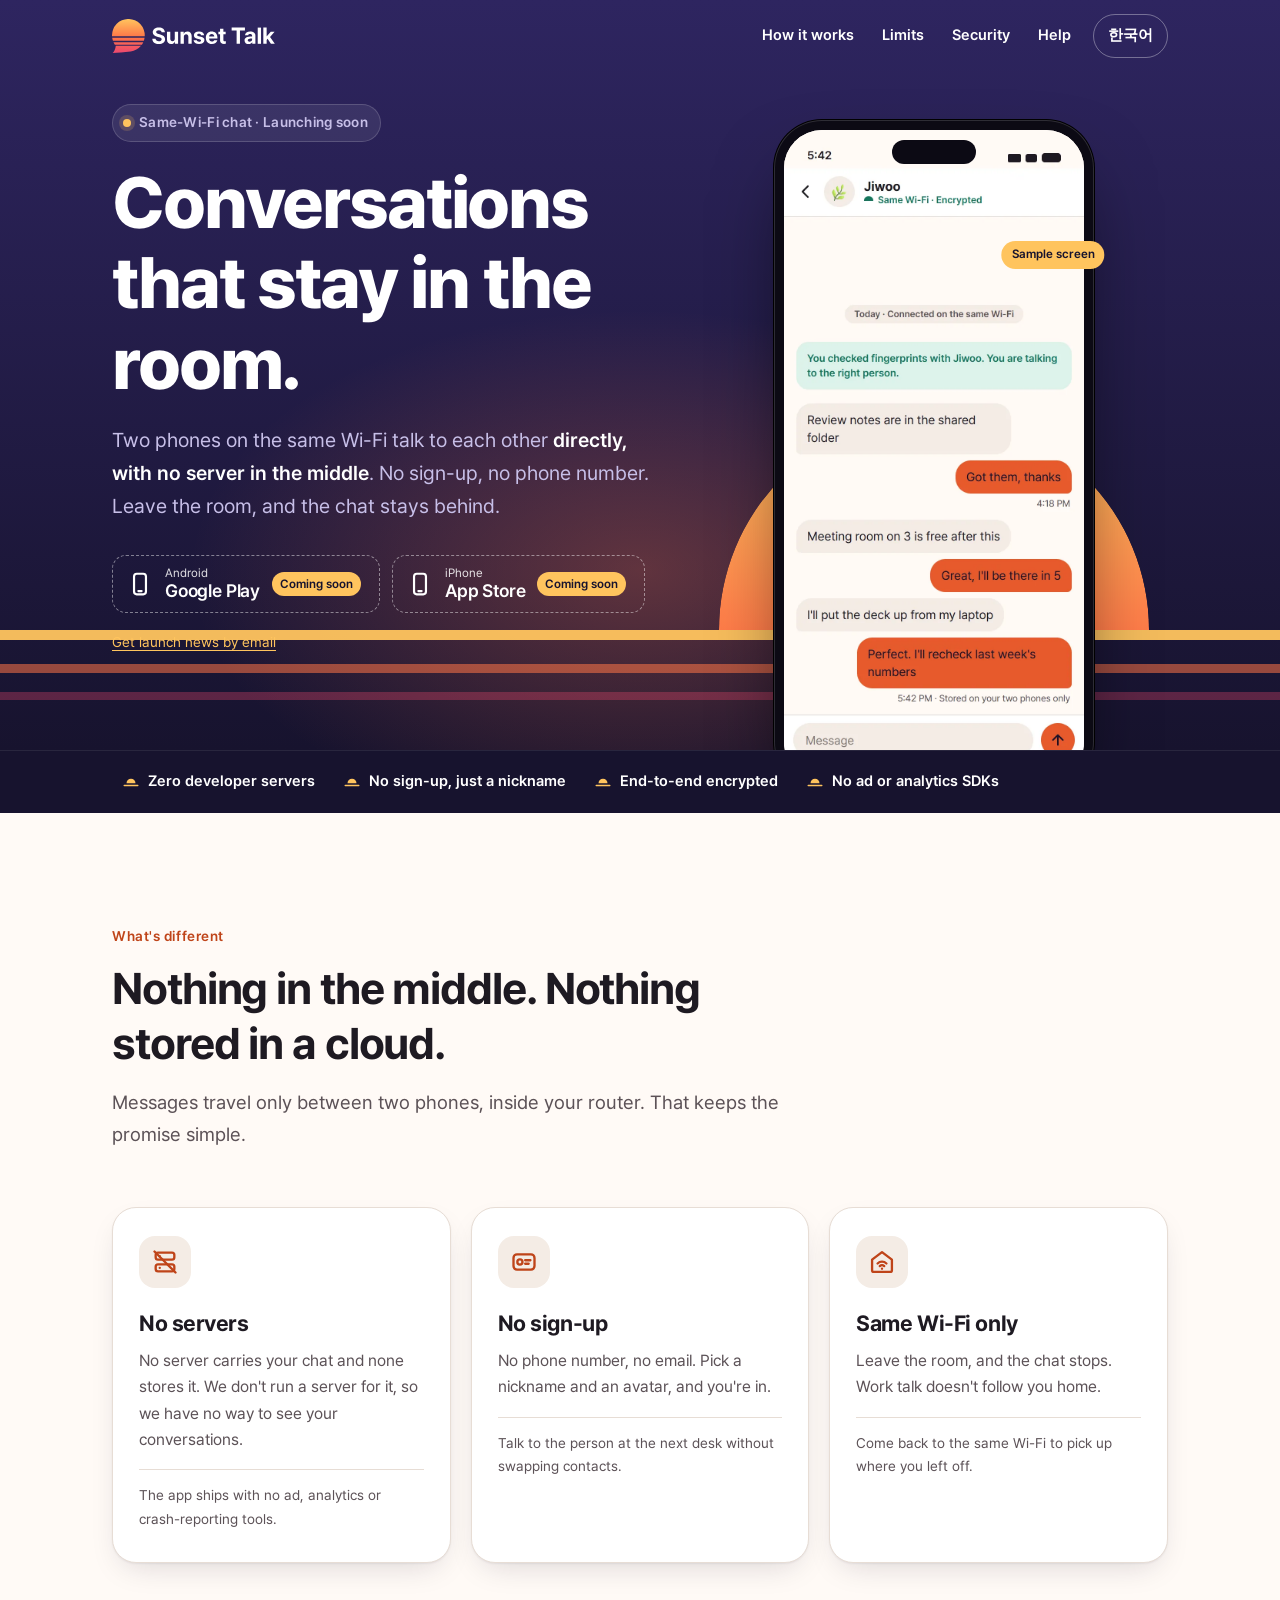
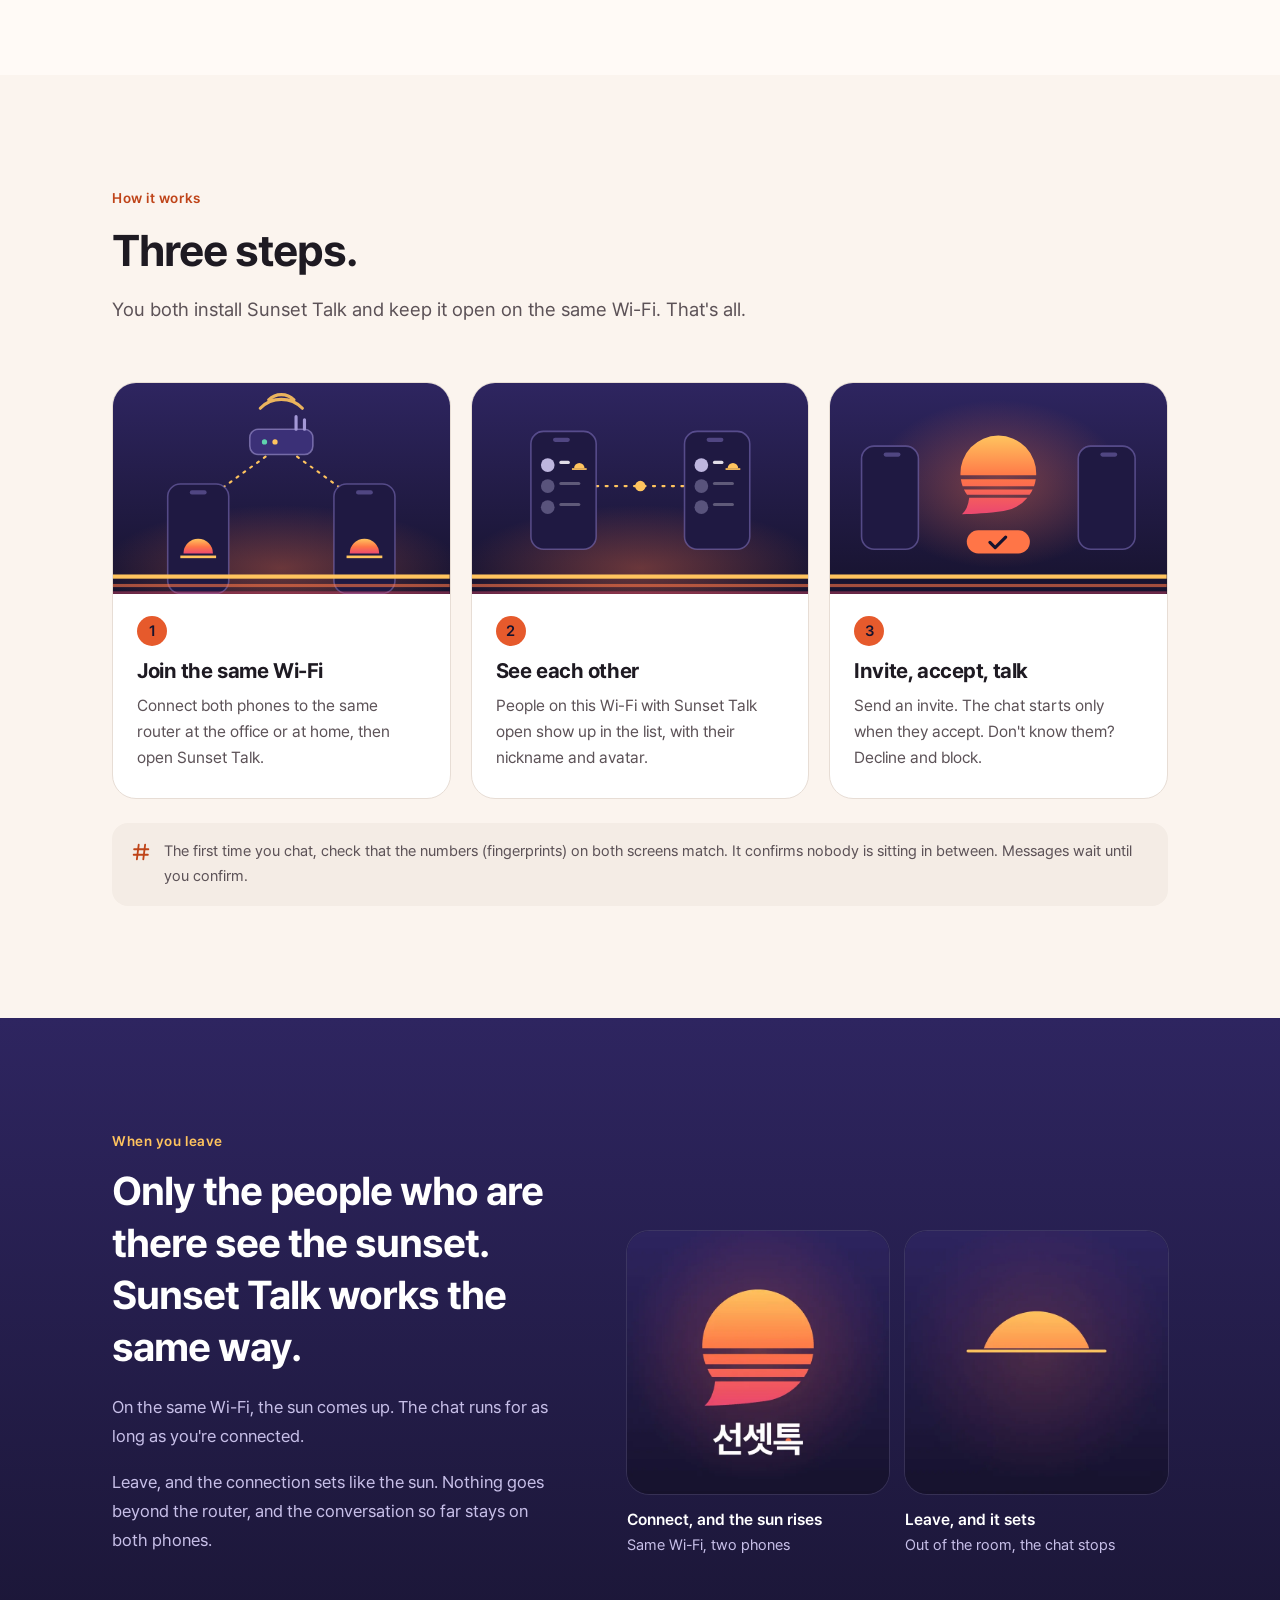
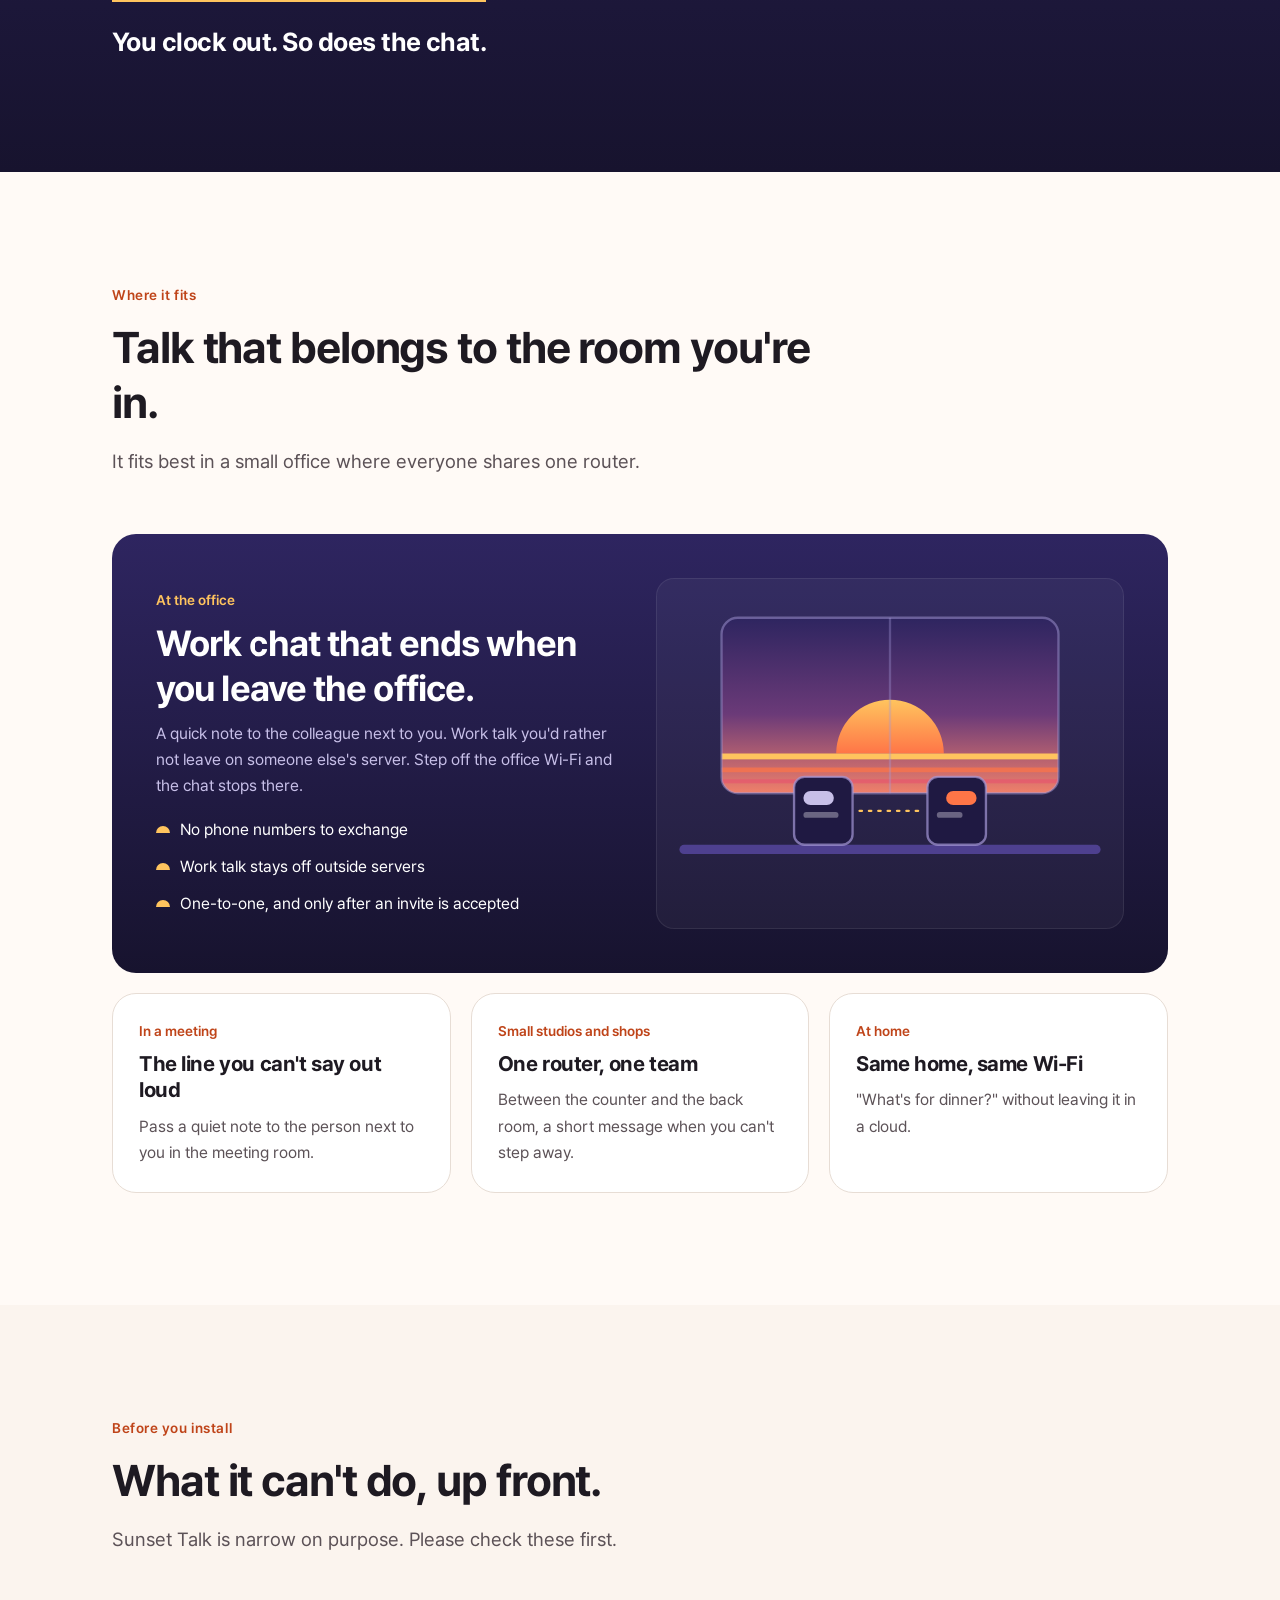
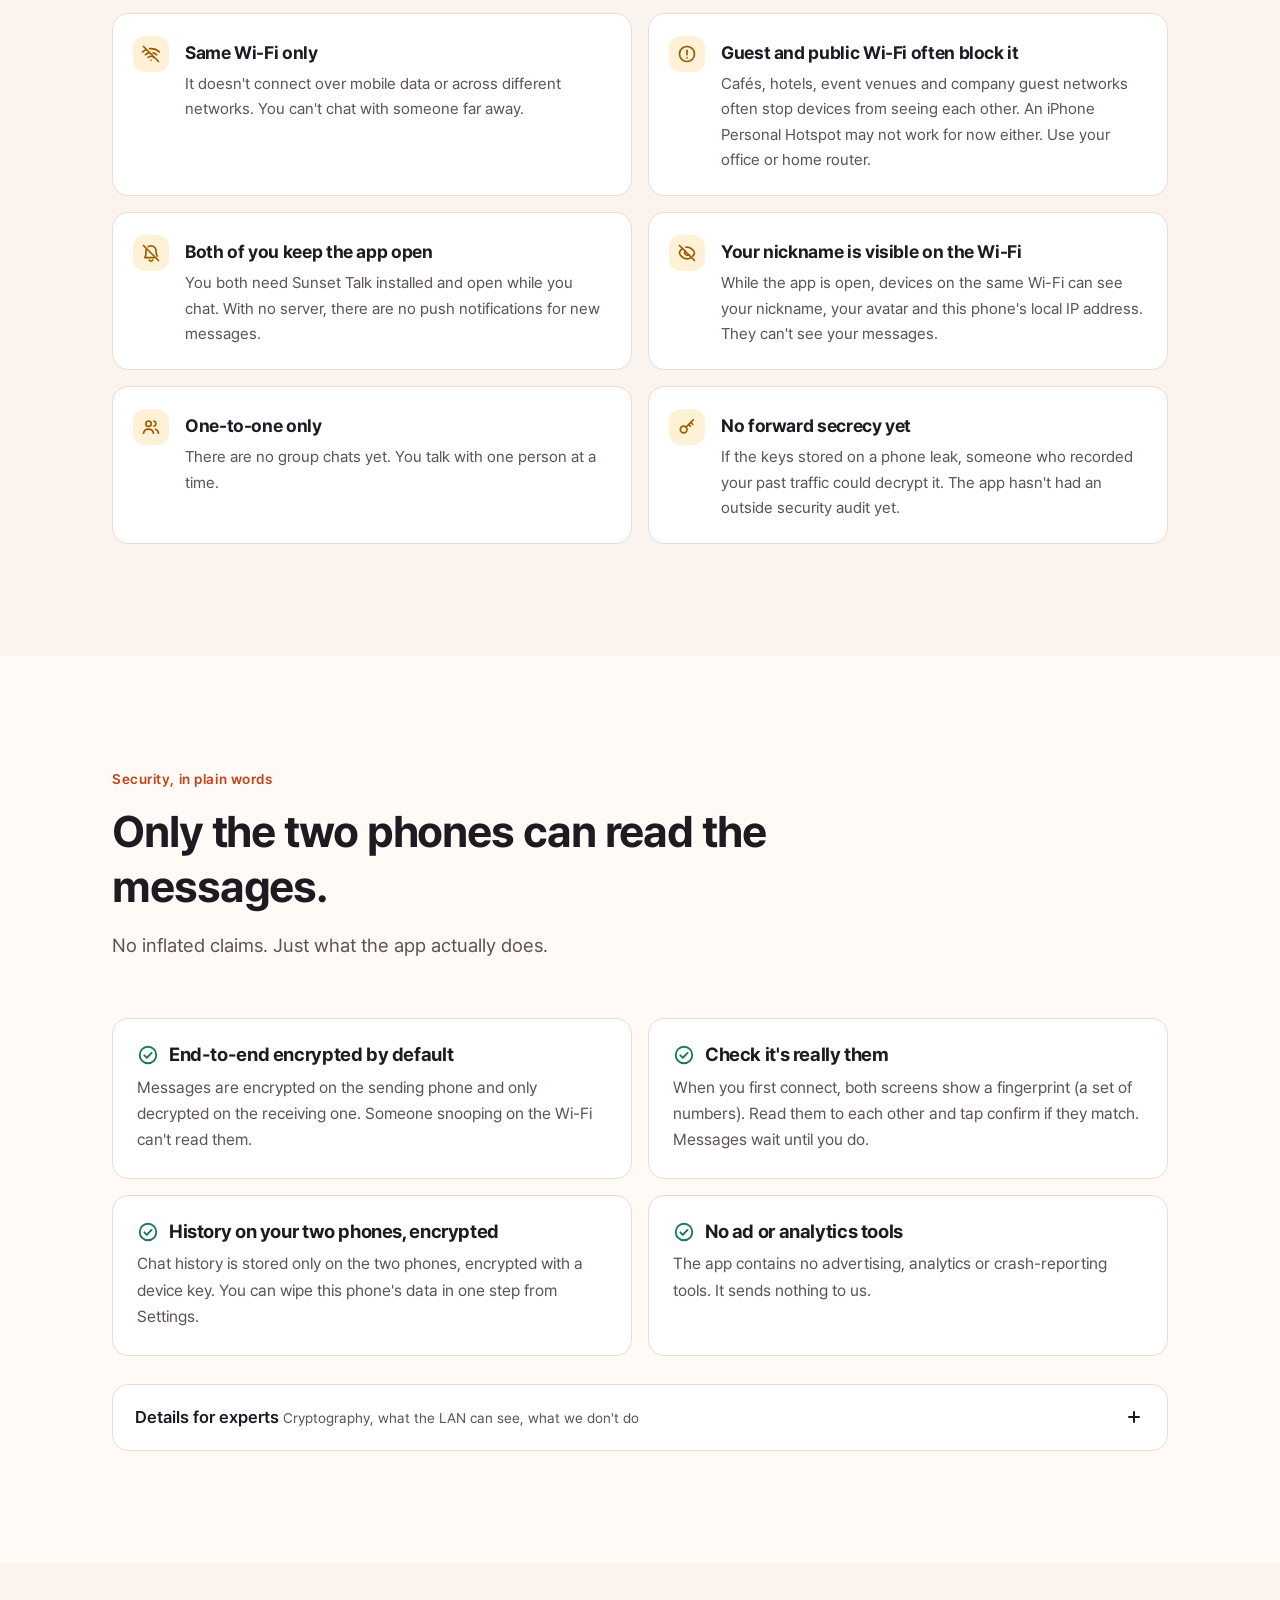
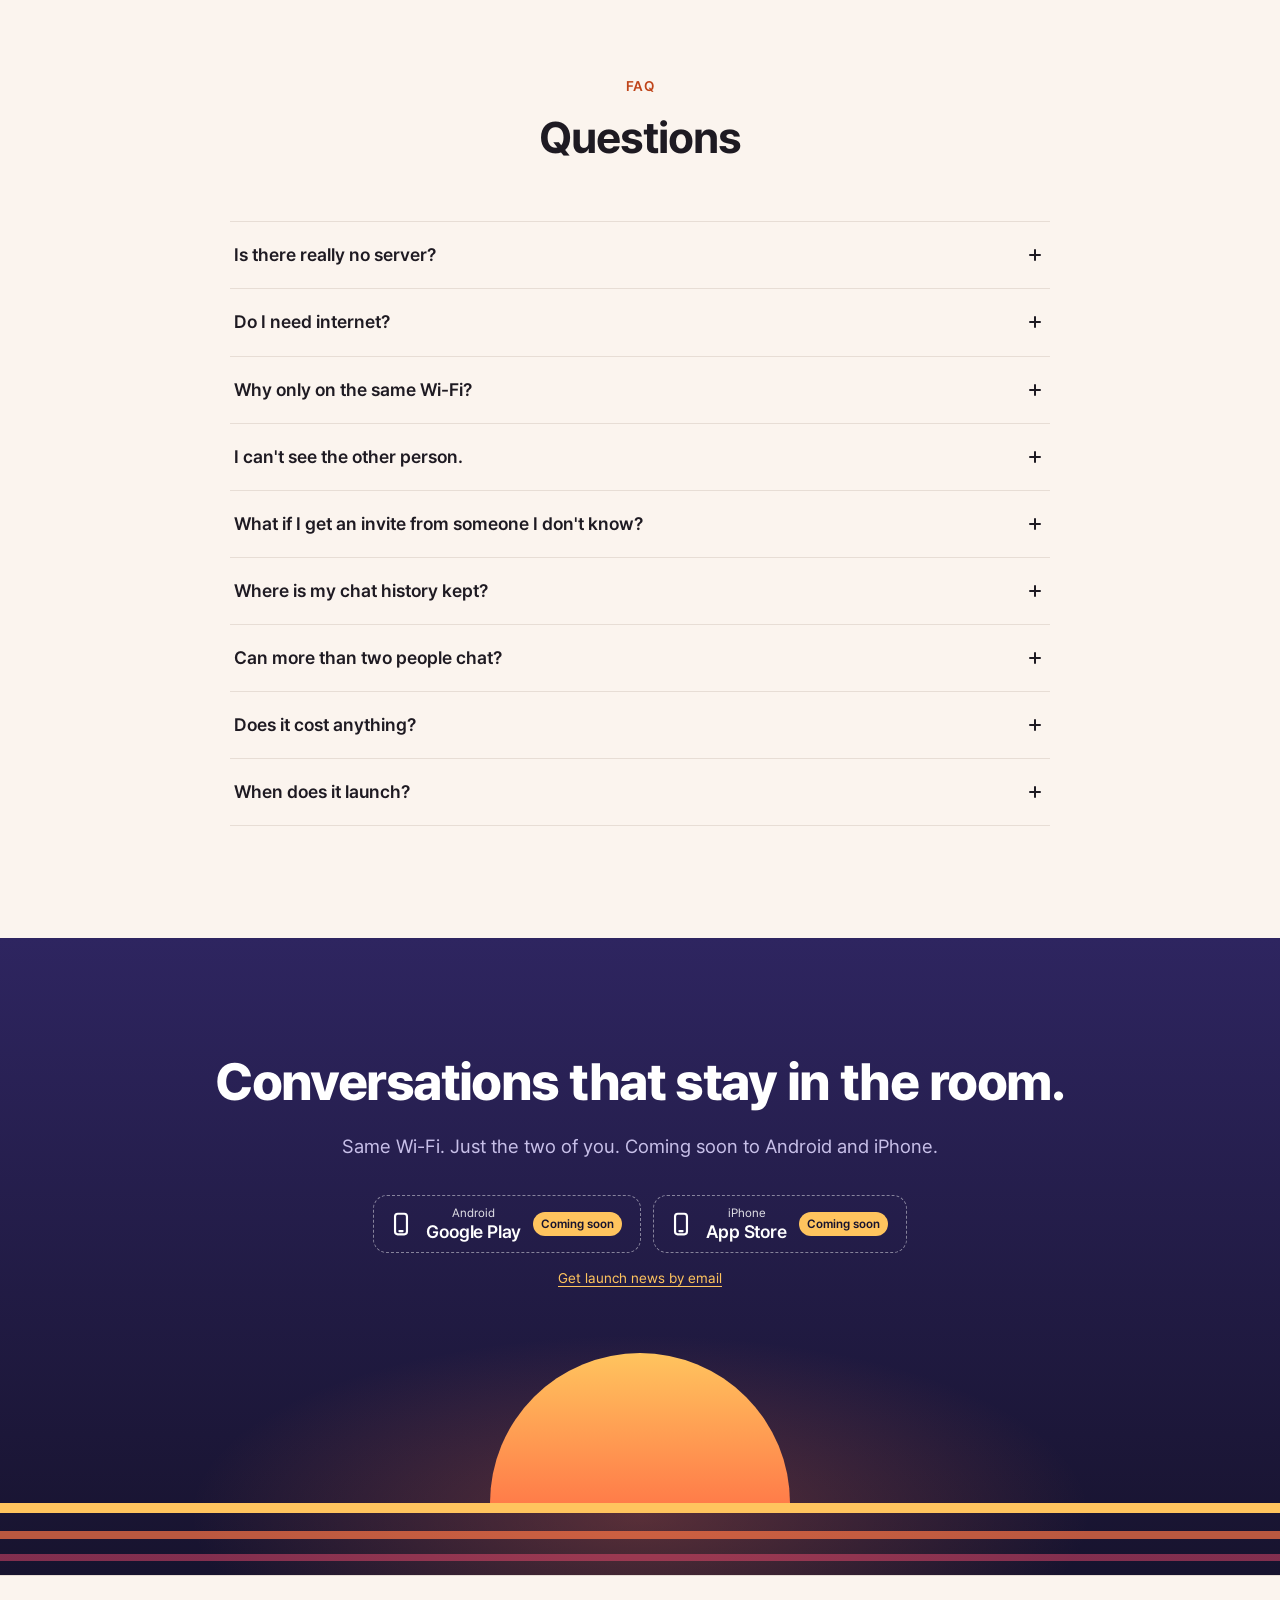
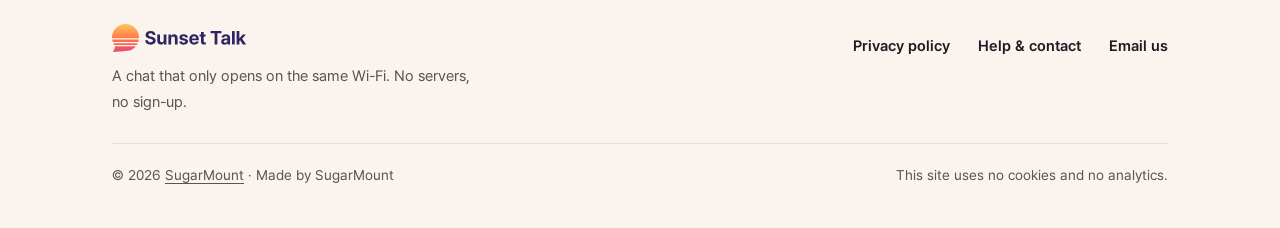
==== en/index.html @ b3f88b03 "feat: 선셋톡 랜딩 — ko/en 랜딩·개인정보처리방침(초안)·도움말, 글꼴 서브셋, OG, UTM 전달, 출시 전 noindex Co-Authored-By: Claude Op" ====
<!doctype html>
<!-- generated by tools/build.py from src/en/index.html and site.json: edit those, not this file -->
<html lang="en">
<head>
<meta charset="utf-8">
<meta name="viewport" content="width=device-width, initial-scale=1, viewport-fit=cover">
<title>Sunset Talk — Same Wi-Fi. Just the two of you.</title>
<meta name="description" content="A chat app for two phones on the same Wi-Fi. They talk directly, with no server in the middle. No sign-up, no phone number, end-to-end encrypted, and history stays on your two phones.">
<meta name="robots" content="noindex">
<link rel="canonical" href="https://sunset.sugarmount21.com/en/">
<link rel="alternate" hreflang="ko" href="https://sunset.sugarmount21.com/">
<link rel="alternate" hreflang="en" href="https://sunset.sugarmount21.com/en/">
<link rel="alternate" hreflang="x-default" href="https://sunset.sugarmount21.com/">
<meta name="color-scheme" content="light dark">
<meta name="theme-color" content="#2E2560">
<link rel="icon" href="/favicon.ico" sizes="48x48">
<link rel="icon" href="/favicon.svg" type="image/svg+xml">
<link rel="apple-touch-icon" href="/assets/icons/apple-touch-icon.png">
<link rel="manifest" href="/site.webmanifest">
<link rel="preload" href="/assets/fonts/st-800-latin.f39a5f8d.woff2" as="font" type="font/woff2" crossorigin>
<link rel="stylesheet" href="/assets/app.css?v=ed4897b497">
<meta property="og:type" content="website">
<meta property="og:site_name" content="Sunset Talk">
<meta property="og:title" content="Sunset Talk — Conversations that stay in the room">
<meta property="og:description" content="A chat app for two phones on the same Wi-Fi. They talk directly, with no server in the middle. No sign-up, no phone number, end-to-end encrypted, and history stays on your two phones.">
<meta property="og:url" content="https://sunset.sugarmount21.com/en/">
<meta property="og:image" content="https://sunset.sugarmount21.com/assets/og/og-en.png">
<meta property="og:image:width" content="1200">
<meta property="og:image:height" content="630">
<meta property="og:image:alt" content="Sunset Talk logo with the line &#x27;Conversations that stay in the room&#x27; over a sunset on the horizon">
<meta property="og:locale" content="en_US">
<meta property="og:locale:alternate" content="ko_KR">
<meta name="twitter:card" content="summary_large_image">
<meta name="twitter:title" content="Sunset Talk — Conversations that stay in the room">
<meta name="twitter:description" content="A chat app for two phones on the same Wi-Fi. They talk directly, with no server in the middle. No sign-up, no phone number, end-to-end encrypted, and history stays on your two phones.">
<meta name="twitter:image" content="https://sunset.sugarmount21.com/assets/og/og-en.png">
<script type="application/ld+json">{"@context":"https://schema.org","@graph":[{"@type":"Organization","@id":"https://sugarmount21.com/#org","name":"SugarMount","url":"https://sugarmount21.com/","email":"sugarmount21@gmail.com"},{"@type":"WebSite","@id":"https://sunset.sugarmount21.com/#site","url":"https://sunset.sugarmount21.com/","name":"선셋톡 · Sunset Talk","inLanguage":["ko","en"],"publisher":{"@id":"https://sugarmount21.com/#org"}},{"@type":"MobileApplication","@id":"https://sunset.sugarmount21.com/#app","name":"Sunset Talk","alternateName":"선셋톡","description":"A chat app for two phones on the same Wi-Fi. They talk directly, with no server in the middle. No sign-up, no phone number, end-to-end encrypted, and history stays on your two phones.","url":"https://sunset.sugarmount21.com/en/","inLanguage":"en","image":"https://sunset.sugarmount21.com/assets/og/og-en.png","operatingSystem":"Android, iOS","applicationCategory":"CommunicationApplication","offers":{"@type":"Offer","price":"0","priceCurrency":"USD"},"publisher":{"@id":"https://sugarmount21.com/#org"},"author":{"@id":"https://sugarmount21.com/#org"}}]}</script>
<script>document.documentElement.className='js'</script>
<script src="/assets/site.js?v=2b94038aa3" defer></script>
</head>
<body class="home">
<a class="skip" href="#main">Skip to content</a>
<header class="site-header on-twilight"><div class="wrap"><a class="logo" href="/en/" aria-label="Sunset Talk home"><svg aria-hidden="true" focusable="false" xmlns="http://www.w3.org/2000/svg" viewBox="-100 -100 993.71 207.5"><defs><linearGradient id="sun-h" gradientUnits="userSpaceOnUse" x1="0" y1="-100" x2="0" y2="102"><stop offset="0" stop-color="#FFC45E"/><stop offset="0.55" stop-color="#FF7547"/><stop offset="1" stop-color="#EC4A6E"/></linearGradient></defs><path d="M-99.87,5 A100,100 0 1 1 99.87,5 Z M-98.87,15 H98.87 A100,100 0 0 1 94.22,33.5 H-94.22 A100,100 0 0 1 -98.87,15 Z M-90.75,42 H90.75 A100,100 0 0 1 82.51,56.5 H-82.51 A100,100 0 0 1 -90.75,42 Z M-76.84,64 H76.84 A100,100 0 0 1 13.92,99.03 C-27.67,104.87 -66,107 -96,107.5 Q-80.5,94.5 -76.84,64 Z" fill="url(#sun-h)"/><g transform="translate(140.94,-47.49)"><path d="M62.07 28.3H81.76C81.48 10.8 66.99 -1.37 45.12 -1.37C23.52 -1.37 7.66 10.53 7.66 28.57C7.66 43.07 17.91 51.41 34.59 55.51L45.39 58.11C56.19 60.84 62.34 63.98 62.34 70.68C62.34 78.07 55.37 83.12 44.57 83.12C33.63 83.12 25.7 78.07 25.02 68.09H5.06C5.61 89.28 20.92 100.35 44.84 100.35C68.91 100.35 83.12 88.87 83.12 70.68C83.12 54.14 70.41 45.53 53.46 41.7L44.57 39.51C36.09 37.6 28.57 34.32 28.71 27.21C28.85 20.64 34.59 15.86 44.98 15.86C54.96 15.86 61.25 20.51 62.07 28.3Z" class="wm"/><path d="M142.19 67.4C142.19 77.52 135.21 82.85 127.83 82.85C119.9 82.85 114.84 77.25 114.84 68.5V24.75H94.61V72.05C94.61 89.41 104.73 99.94 119.63 99.94C130.84 99.94 138.77 94.2 142.19 85.59H143.01V98.98H162.42V24.75H142.19Z" class="wm"/><path d="M197.56 56.05C197.56 46.21 203.3 40.61 211.78 40.61C220.12 40.61 225.18 46.07 225.18 55.23V98.98H245.27V51.68C245.41 34.32 235.16 23.79 219.71 23.79C208.77 23.79 200.84 29.12 197.42 37.73H196.6V24.75H177.32V98.98H197.56Z" class="wm"/><path d="M302.56 46.76H321.56C320.47 32.68 308.85 23.79 290.12 23.79C270.98 23.79 258.67 32.68 258.81 46.89C258.67 57.83 266.05 65.21 280.14 67.95L292.44 70.41C299.41 71.91 302.56 74.24 302.56 78.07C302.56 82.85 297.64 85.86 290.25 85.86C282.87 85.86 278.09 82.85 277.13 76.97H256.76C258.4 91.46 270.16 100.49 290.25 100.49C309.94 100.49 323.07 90.64 323.2 76.02C323.07 65.35 316.09 58.93 301.74 55.92L288.48 53.18C281.5 51.68 278.77 49.08 278.91 45.8C278.77 41.29 283.83 38.14 290.39 38.14C297.09 38.14 301.74 41.56 302.56 46.76Z" class="wm"/><path d="M368.46 100.49C386.78 100.49 399.08 91.46 401.95 77.79H382.68C380.62 82.3 375.7 85.31 368.87 85.31C358.48 85.31 351.78 78.34 351.78 67.13H402.5V61.39C402.5 36.09 387.19 23.79 367.64 23.79C345.9 23.79 331.82 39.24 331.82 62.21C331.82 85.72 345.76 100.49 368.46 100.49ZM351.78 54.41C352.12 45.87 358.75 38.96 368.05 38.96C377.07 38.96 383.36 45.39 383.36 54.41Z" class="wm"/><path d="M452.81 24.75H438.87V6.97H418.63V24.75H408.38V39.92H418.63V79.02C418.5 93.38 428.48 99.94 443.11 99.94C448.16 99.94 451.72 99.67 453.91 99.26V83.26C451.45 83.54 447.89 83.67 445.84 83.67C441.74 83.54 438.87 82.03 438.87 76.15V39.92H452.81Z" class="wm"/><path d="M489.32 16.95H519.67V98.98H540.04V16.95H570.39V0H489.32Z" class="wm"/><path d="M568.07 78.2C568.07 92.97 578.59 100.35 592.81 100.35C603.89 100.35 610.86 95.57 614.55 88.73H615.1V98.98H634.24V48.95C634.24 31.04 618.93 23.79 602.79 23.79C583.11 23.79 571.89 33.91 570.66 46.76H589.94C591.04 41.7 595.41 38.55 602.25 38.55C609.77 38.55 614 42.25 614.14 48.4V54.41C611 54.55 601.02 55.03 595.68 55.37C581.46 56.19 568.07 61.66 568.07 78.2ZM587.48 77.66C587.48 71.91 591.99 68.63 598.96 67.95C602.45 67.61 611.06 67.13 614.14 66.99V72.46C614.28 80.25 607.71 86.41 598.55 86.41C592.13 86.41 587.48 83.4 587.48 77.66Z" class="wm"/><path d="M668.69 0H648.46V98.98H668.69Z" class="wm"/><path d="M682.64 98.98H702.87V75.2L708.61 68.77L728.98 98.98H752.77L723.65 56.88L751.27 24.75H728.03L703.96 53.18H702.87V0H682.64Z" class="wm"/></g></svg>
</a><nav class="nav" aria-label="Main menu"><a class="nav-sec" href="/en/#how">How it works</a><a class="nav-sec" href="/en/#limits">Limits</a><a class="nav-sec" href="/en/#security">Security</a><a class="nav-sec" href="/en/support/">Help</a><a class="lang" href="/" hreflang="ko" lang="ko"><span class="sys">한국어</span></a></nav></div></header>
<main id="main">
<section class="hero on-twilight" aria-labelledby="hero-title">
  <div class="sun-glow" aria-hidden="true"></div>
  <div class="wrap hero-grid">
    <div class="hero-copy">
      <p class="eyebrow"><span class="dot" aria-hidden="true"></span>Same-Wi-Fi chat · Launching soon</p>
      <h1 class="display" id="hero-title">Conversations that stay in the room.</h1>
      <p class="lead">Two phones on the same Wi-Fi talk to each other <strong>directly, with no server in the middle</strong>. No sign-up, no phone number. Leave the room, and the chat stays behind.</p>
      <div class="hero-actions">
        <ul class="stores" aria-label="Get the app"><li><span class="store soon" aria-disabled="true"><svg viewBox="0 0 24 24" fill="none" stroke="currentColor" stroke-width="2" stroke-linecap="round" stroke-linejoin="round" focusable="false" aria-hidden="true"><rect x="6.5" y="2.5" width="11" height="19" rx="2.5"/><path d="M10.5 18.5h3"/></svg><span><span class="s-top">Android</span><span class="s-name">Google Play</span></span><span class="tag">Coming soon</span></span></li><li><span class="store soon" aria-disabled="true"><svg viewBox="0 0 24 24" fill="none" stroke="currentColor" stroke-width="2" stroke-linecap="round" stroke-linejoin="round" focusable="false" aria-hidden="true"><rect x="6.5" y="2.5" width="11" height="19" rx="2.5"/><path d="M10.5 18.5h3"/></svg><span><span class="s-top">iPhone</span><span class="s-name">App Store</span></span><span class="tag">Coming soon</span></span></li></ul>
        <p class="cta-note"><a class="inline" href="mailto:sugarmount21@gmail.com?subject=Sunset%20Talk%20launch%20notice&amp;body=Please%20let%20me%20know%20at%20this%20address%20when%20Sunset%20Talk%20launches.">Get launch news by email</a></p>
      </div>
    </div>
    <div class="hero-stage">
      <div class="sun-disc" aria-hidden="true"></div>
      <div class="phone"><span class="shot-note">Sample screen</span><div class="screen"><picture><source srcset="/assets/screens/hero-en.webp" type="image/webp"><img src="/assets/screens/hero-en.png" width="780" height="1688" alt="Sample Sunset Talk chat: messages with Jiwoo on the same Wi-Fi about a meeting room, with a note that history is stored on the two phones only" fetchpriority="high"></picture></div></div>
    </div>
  </div>
  <div class="horizon" aria-hidden="true"><i></i><i></i><i></i></div>
</section>

<div class="trust on-twilight">
  <ul class="wrap" aria-label="What Sunset Talk promises">
    <li><svg viewBox="0 0 24 24" fill="none" stroke="currentColor" stroke-width="2" stroke-linecap="round" stroke-linejoin="round" focusable="false" aria-hidden="true"><path d="M6 13.5a6 6 0 0 1 12 0z" fill="currentColor" stroke="none"/><path d="M3 16.5h18"/></svg>Zero developer servers</li>
    <li><svg viewBox="0 0 24 24" fill="none" stroke="currentColor" stroke-width="2" stroke-linecap="round" stroke-linejoin="round" focusable="false" aria-hidden="true"><path d="M6 13.5a6 6 0 0 1 12 0z" fill="currentColor" stroke="none"/><path d="M3 16.5h18"/></svg>No sign-up, just a nickname</li>
    <li><svg viewBox="0 0 24 24" fill="none" stroke="currentColor" stroke-width="2" stroke-linecap="round" stroke-linejoin="round" focusable="false" aria-hidden="true"><path d="M6 13.5a6 6 0 0 1 12 0z" fill="currentColor" stroke="none"/><path d="M3 16.5h18"/></svg>End-to-end encrypted</li>
    <li><svg viewBox="0 0 24 24" fill="none" stroke="currentColor" stroke-width="2" stroke-linecap="round" stroke-linejoin="round" focusable="false" aria-hidden="true"><path d="M6 13.5a6 6 0 0 1 12 0z" fill="currentColor" stroke="none"/><path d="M3 16.5h18"/></svg>No ad or analytics SDKs</li>
  </ul>
</div>

<section class="section" aria-labelledby="why-title">
  <div class="wrap">
    <div class="section-head rv">
      <span class="kicker">What's different</span>
      <h2 class="h2" id="why-title">Nothing in the middle. Nothing stored in a cloud.</h2>
      <p>Messages travel only between two phones, inside your router. That keeps the promise simple.</p>
    </div>
    <ul class="points">
      <li class="point rv">
        <div class="ico"><svg viewBox="0 0 24 24" fill="none" stroke="currentColor" stroke-width="2" stroke-linecap="round" stroke-linejoin="round" focusable="false" aria-hidden="true"><rect x="4" y="4" width="16" height="6" rx="2"/><rect x="4" y="14" width="16" height="6" rx="2"/><path d="M7.5 7h.01M7.5 17h.01"/><path d="M3 3l18 18"/></svg></div>
        <h3>No servers</h3>
        <p>No server carries your chat and none stores it. We don't run a server for it, so we have no way to see your conversations.</p>
        <span class="proof">The app ships with no ad, analytics or crash-reporting tools.</span>
      </li>
      <li class="point rv">
        <div class="ico"><svg viewBox="0 0 24 24" fill="none" stroke="currentColor" stroke-width="2" stroke-linecap="round" stroke-linejoin="round" focusable="false" aria-hidden="true"><rect x="3" y="5.5" width="18" height="13" rx="3"/><circle cx="8.5" cy="12" r="2.2"/><path d="M13 10.5h4.5M13 13.5h3"/></svg></div>
        <h3>No sign-up</h3>
        <p>No phone number, no email. Pick a nickname and an avatar, and you're in.</p>
        <span class="proof">Talk to the person at the next desk without swapping contacts.</span>
      </li>
      <li class="point rv">
        <div class="ico"><svg viewBox="0 0 24 24" fill="none" stroke="currentColor" stroke-width="2" stroke-linecap="round" stroke-linejoin="round" focusable="false" aria-hidden="true"><path d="M3.5 10 12 3.5 20.5 10v9a1.5 1.5 0 0 1-1.5 1.5H5A1.5 1.5 0 0 1 3.5 19z"/><path d="M8.2 13.3a5.4 5.4 0 0 1 7.6 0M10.1 15.5a2.7 2.7 0 0 1 3.8 0"/><path d="M12 17.8h.01"/></svg></div>
        <h3>Same Wi-Fi only</h3>
        <p>Leave the room, and the chat stops. Work talk doesn't follow you home.</p>
        <span class="proof">Come back to the same Wi-Fi to pick up where you left off.</span>
      </li>
    </ul>
  </div>
</section>

<section class="section alt" id="how" aria-labelledby="how-title">
  <div class="wrap">
    <div class="section-head rv">
      <span class="kicker">How it works</span>
      <h2 class="h2" id="how-title">Three steps.</h2>
      <p>You both install Sunset Talk and keep it open on the same Wi-Fi. That's all.</p>
    </div>
    <ol class="steps">
      <li class="step rv">
        <div class="art"><svg viewBox="0 0 320 200" aria-hidden="true" focusable="false" preserveAspectRatio="xMidYMid slice"><defs><linearGradient id="gstep1" x1="0" y1="0" x2="0" y2="1"><stop offset="0" stop-color="#FFC45E"/><stop offset=".55" stop-color="#FF7547"/><stop offset="1" stop-color="#EC4A6E"/></linearGradient><radialGradient id="rstep1" cx=".5" cy=".5" r=".5"><stop offset="0" stop-color="#FF7547" stop-opacity=".35"/><stop offset="1" stop-color="#FF7547" stop-opacity="0"/></radialGradient></defs><ellipse cx="160" cy="176" rx="170" ry="60" fill="url(#rstep1)"/><path d="M140 30a28 28 0 0 1 40 0M148 22a17 17 0 0 1 24 0" fill="none" stroke="#FFC45E" stroke-width="3" stroke-linecap="round" opacity=".9" transform="translate(0 -6)"/><g transform="translate(130 44)"><rect width="60" height="24" rx="8" fill="#3B3077" stroke="#A498D6" stroke-opacity=".6" stroke-width="1.5"/><circle cx="14" cy="12" r="2.5" fill="#5FD3AE"/><circle cx="24" cy="12" r="2.5" fill="#FFC45E"/><path d="M44 0V-12M52 0V-9" stroke="#A498D6" stroke-width="3" stroke-linecap="round"/></g><path d="M145 70 98 104M175 70l47 34" stroke="#FFC45E" stroke-width="2" stroke-dasharray="2 6" stroke-linecap="round"/><g transform="translate(52 96)"><rect width="58" height="104" rx="12" fill="#1F1942" stroke="#8274C2" stroke-opacity=".55" stroke-width="1.5"/><rect x="21" y="6" width="16" height="4" rx="2" fill="#8274C2" fill-opacity=".5"/><path d="M15 66 a14 14 0 0 1 28 0z" fill="url(#gstep1)"/><rect x="12" y="68" width="34" height="2.5" fill="#FFC45E"/></g><g transform="translate(210 96)"><rect width="58" height="104" rx="12" fill="#1F1942" stroke="#8274C2" stroke-opacity=".55" stroke-width="1.5"/><rect x="21" y="6" width="16" height="4" rx="2" fill="#8274C2" fill-opacity=".5"/><path d="M15 66 a14 14 0 0 1 28 0z" fill="url(#gstep1)"/><rect x="12" y="68" width="34" height="2.5" fill="#FFC45E"/></g><rect x="0" y="182" width="320" height="4" fill="#FFC45E"/><rect x="0" y="191" width="320" height="3" fill="#FF7547" fill-opacity=".6"/><rect x="0" y="198" width="320" height="2.5" fill="#EC4A6E" fill-opacity=".4"/></svg></div>
        <div class="body"><span class="step-num">1</span>
          <h3>Join the same Wi-Fi</h3>
          <p>Connect both phones to the same router at the office or at home, then open Sunset Talk.</p>
        </div>
      </li>
      <li class="step rv">
        <div class="art"><svg viewBox="0 0 320 200" aria-hidden="true" focusable="false" preserveAspectRatio="xMidYMid slice"><defs><linearGradient id="gstep2" x1="0" y1="0" x2="0" y2="1"><stop offset="0" stop-color="#FFC45E"/><stop offset=".55" stop-color="#FF7547"/><stop offset="1" stop-color="#EC4A6E"/></linearGradient><radialGradient id="rstep2" cx=".5" cy=".5" r=".5"><stop offset="0" stop-color="#FF7547" stop-opacity=".35"/><stop offset="1" stop-color="#FF7547" stop-opacity="0"/></radialGradient></defs><ellipse cx="160" cy="176" rx="170" ry="60" fill="url(#rstep2)"/><path d="M118 98h84" stroke="#FFC45E" stroke-width="2" stroke-dasharray="2 7" stroke-linecap="round"/><circle cx="160" cy="98" r="5" fill="#FFC45E"/><g transform="translate(56 46)"><rect width="62" height="112" rx="12" fill="#1F1942" stroke="#8274C2" stroke-opacity=".55" stroke-width="1.5"/><rect x="21" y="6" width="16" height="4" rx="2" fill="#8274C2" fill-opacity=".5"/><circle cx="16" cy="32" r="6.5" fill="#C7BFE8" fill-opacity="0.95"/><rect x="27" y="28" width="10" height="3" rx="1.5" fill="#F5F2FA" fill-opacity="0.9"/><path d="M41 35a5 5 0 0 1 10 0z" fill="#FFC45E"/><rect x="39" y="35" width="14" height="1.6" fill="#FFC45E"/><circle cx="16" cy="52" r="6.5" fill="#C7BFE8" fill-opacity="0.35"/><rect x="27" y="48" width="20" height="3" rx="1.5" fill="#F5F2FA" fill-opacity="0.3"/><circle cx="16" cy="72" r="6.5" fill="#C7BFE8" fill-opacity="0.35"/><rect x="27" y="68" width="20" height="3" rx="1.5" fill="#F5F2FA" fill-opacity="0.3"/></g><g transform="translate(202 46)"><rect width="62" height="112" rx="12" fill="#1F1942" stroke="#8274C2" stroke-opacity=".55" stroke-width="1.5"/><rect x="21" y="6" width="16" height="4" rx="2" fill="#8274C2" fill-opacity=".5"/><circle cx="16" cy="32" r="6.5" fill="#C7BFE8" fill-opacity="0.95"/><rect x="27" y="28" width="10" height="3" rx="1.5" fill="#F5F2FA" fill-opacity="0.9"/><path d="M41 35a5 5 0 0 1 10 0z" fill="#FFC45E"/><rect x="39" y="35" width="14" height="1.6" fill="#FFC45E"/><circle cx="16" cy="52" r="6.5" fill="#C7BFE8" fill-opacity="0.35"/><rect x="27" y="48" width="20" height="3" rx="1.5" fill="#F5F2FA" fill-opacity="0.3"/><circle cx="16" cy="72" r="6.5" fill="#C7BFE8" fill-opacity="0.35"/><rect x="27" y="68" width="20" height="3" rx="1.5" fill="#F5F2FA" fill-opacity="0.3"/></g><rect x="0" y="182" width="320" height="4" fill="#FFC45E"/><rect x="0" y="191" width="320" height="3" fill="#FF7547" fill-opacity=".6"/><rect x="0" y="198" width="320" height="2.5" fill="#EC4A6E" fill-opacity=".4"/></svg></div>
        <div class="body"><span class="step-num">2</span>
          <h3>See each other</h3>
          <p>People on this Wi-Fi with Sunset Talk open show up in the list, with their nickname and avatar.</p>
        </div>
      </li>
      <li class="step rv">
        <div class="art"><svg viewBox="0 0 320 200" aria-hidden="true" focusable="false" preserveAspectRatio="xMidYMid slice"><defs><linearGradient id="sstep3" gradientUnits="userSpaceOnUse" x1="0" y1="-100" x2="0" y2="102"><stop offset="0" stop-color="#FFC45E"/><stop offset=".55" stop-color="#FF7547"/><stop offset="1" stop-color="#EC4A6E"/></linearGradient><radialGradient id="rstep3" cx=".5" cy=".5" r=".5"><stop offset="0" stop-color="#FF7547" stop-opacity=".4"/><stop offset="1" stop-color="#FF7547" stop-opacity="0"/></radialGradient></defs><ellipse cx="160" cy="96" rx="120" ry="80" fill="url(#rstep3)"/><g transform="translate(30 60)"><rect width="54" height="98" rx="12" fill="#1F1942" stroke="#8274C2" stroke-opacity=".55" stroke-width="1.5"/><rect x="21" y="6" width="16" height="4" rx="2" fill="#8274C2" fill-opacity=".5"/></g><g transform="translate(236 60)"><rect width="54" height="98" rx="12" fill="#1F1942" stroke="#8274C2" stroke-opacity=".55" stroke-width="1.5"/><rect x="21" y="6" width="16" height="4" rx="2" fill="#8274C2" fill-opacity=".5"/></g><g transform="translate(160 86) scale(.36)"><path d="M-99.87,5 A100,100 0 1 1 99.87,5 Z M-98.87,15 H98.87 A100,100 0 0 1 94.22,33.5 H-94.22 A100,100 0 0 1 -98.87,15 Z M-90.75,42 H90.75 A100,100 0 0 1 82.51,56.5 H-82.51 A100,100 0 0 1 -90.75,42 Z M-76.84,64 H76.84 A100,100 0 0 1 13.92,99.03 C-27.67,104.87 -66,107 -96,107.5 Q-80.5,94.5 -76.84,64 Z" fill="url(#sstep3)"/></g><g transform="translate(130 140)"><rect width="60" height="22" rx="11" fill="#FF7547"/><path d="M22 11.5l5 5 10-10" fill="none" stroke="#17132E" stroke-width="3" stroke-linecap="round" stroke-linejoin="round"/></g><rect x="0" y="182" width="320" height="4" fill="#FFC45E"/><rect x="0" y="191" width="320" height="3" fill="#FF7547" fill-opacity=".6"/><rect x="0" y="198" width="320" height="2.5" fill="#EC4A6E" fill-opacity=".4"/></svg></div>
        <div class="body"><span class="step-num">3</span>
          <h3>Invite, accept, talk</h3>
          <p>Send an invite. The chat starts only when they accept. Don't know them? Decline and block.</p>
        </div>
      </li>
    </ol>
    <p class="steps-note rv"><svg viewBox="0 0 24 24" fill="none" stroke="currentColor" stroke-width="2" stroke-linecap="round" stroke-linejoin="round" focusable="false" aria-hidden="true"><path d="M9.5 4 7.5 20M16.5 4l-2 16M4.5 9h15.5M4 15h15.5"/></svg><span>The first time you chat, check that the numbers (fingerprints) on both screens match. It confirms nobody is sitting in between. Messages wait until you confirm.</span></p>
  </div>
</section>

<section class="section story on-twilight" aria-labelledby="story-title">
  <div class="wrap story-grid">
    <div class="rv">
      <span class="kicker">When you leave</span>
      <h2 class="quote" id="story-title">Only the people who are there see the sunset. Sunset Talk works the same way.</h2>
      <p>On the same Wi-Fi, the sun comes up. The chat runs for as long as you're connected.</p>
      <p>Leave, and the connection sets like the sun. Nothing goes beyond the router, and the conversation so far stays on both phones.</p>
      <p class="campaign">You clock out. So does the chat.</p>
    </div>
    <div class="reels rv">
      <figure class="reel">
        <div class="frame"><video data-src="/assets/motion/rise.mp4" poster="/assets/motion/rise-poster.webp" muted loop playsinline preload="none" width="720" height="720" aria-hidden="true" tabindex="-1"></video><button class="play" type="button" aria-pressed="false" data-play="Play animation" data-pause="Pause animation" data-play-text="Play" data-pause-text="Pause" aria-label="Play animation"><svg viewBox="0 0 24 24" fill="none" stroke="currentColor" stroke-width="2" stroke-linecap="round" stroke-linejoin="round" focusable="false" aria-hidden="true"><path d="M8 5.5v13l10.5-6.5z" fill="currentColor" stroke="none"/></svg><span>Play</span></button></div>
        <figcaption><b>Connect, and the sun rises</b>Same Wi-Fi, two phones</figcaption>
      </figure>
      <figure class="reel">
        <div class="frame"><video data-src="/assets/motion/set.mp4" poster="/assets/motion/set-poster.webp" muted loop playsinline preload="none" width="720" height="720" aria-hidden="true" tabindex="-1"></video><button class="play" type="button" aria-pressed="false" data-play="Play animation" data-pause="Pause animation" data-play-text="Play" data-pause-text="Pause" aria-label="Play animation"><svg viewBox="0 0 24 24" fill="none" stroke="currentColor" stroke-width="2" stroke-linecap="round" stroke-linejoin="round" focusable="false" aria-hidden="true"><path d="M8 5.5v13l10.5-6.5z" fill="currentColor" stroke="none"/></svg><span>Play</span></button></div>
        <figcaption><b>Leave, and it sets</b>Out of the room, the chat stops</figcaption>
      </figure>
    </div>
  </div>
</section>

<section class="section" id="uses" aria-labelledby="uses-title">
  <div class="wrap">
    <div class="section-head rv">
      <span class="kicker">Where it fits</span>
      <h2 class="h2" id="uses-title">Talk that belongs to the room you're in.</h2>
      <p>It fits best in a small office where everyone shares one router.</p>
    </div>
    <ul class="cases">
      <li class="case lead-case rv">
        <div>
          <p class="tagline">At the office</p>
          <h3>Work chat that ends when you leave the office.</h3>
          <p>A quick note to the colleague next to you. Work talk you'd rather not leave on someone else's server. Step off the office Wi-Fi and the chat stops there.</p>
          <ul>
            <li>No phone numbers to exchange</li>
            <li>Work talk stays off outside servers</li>
            <li>One-to-one, and only after an invite is accepted</li>
          </ul>
        </div>
        <div class="lead-art"><svg viewBox="0 0 400 300" aria-hidden="true" focusable="false" preserveAspectRatio="xMidYMid slice"><defs><linearGradient id="skyoffice" x1="0" y1="0" x2="0" y2="1"><stop offset="0" stop-color="#2E2560"/><stop offset=".55" stop-color="#6B3A78"/><stop offset="1" stop-color="#F0806A"/></linearGradient><linearGradient id="goffice" x1="0" y1="0" x2="0" y2="1"><stop offset="0" stop-color="#FFC45E"/><stop offset="1" stop-color="#FF7547"/></linearGradient><clipPath id="coffice"><rect x="56" y="34" width="288" height="150" rx="14"/></clipPath></defs><g clip-path="url(#coffice)"><rect x="56" y="34" width="288" height="150" fill="url(#skyoffice)"/><path d="M154 150a46 46 0 0 1 92 0z" fill="url(#goffice)"/><rect x="56" y="150" width="288" height="5" fill="#FFC45E"/><rect x="56" y="162" width="288" height="4" fill="#FF7547" fill-opacity=".7"/><rect x="56" y="172" width="288" height="3.5" fill="#EC4A6E" fill-opacity=".5"/></g><rect x="56" y="34" width="288" height="150" rx="14" fill="none" stroke="#A498D6" stroke-opacity=".5" stroke-width="2"/><path d="M200 34v150" stroke="#A498D6" stroke-opacity=".35" stroke-width="2"/><rect x="20" y="228" width="360" height="8" rx="4" fill="#4E408F"/><path d="M174 199h52" stroke="#FFC45E" stroke-width="2" stroke-dasharray="2 6" stroke-linecap="round"/><rect x="118" y="170" width="50" height="58" rx="9" fill="#1F1942" stroke="#A498D6" stroke-opacity=".7" stroke-width="2"/><rect x="126" y="182" width="26" height="12" rx="6" fill="#C7BFE8"/><rect x="126" y="200" width="30" height="5" rx="2.5" fill="#F5F2FA" fill-opacity=".35"/><rect x="232" y="170" width="50" height="58" rx="9" fill="#1F1942" stroke="#A498D6" stroke-opacity=".7" stroke-width="2"/><rect x="248" y="182" width="26" height="12" rx="6" fill="#FF7547"/><rect x="240" y="200" width="22" height="5" rx="2.5" fill="#F5F2FA" fill-opacity=".35"/></svg></div>
      </li>
      <li class="case rv">
        <p class="tagline">In a meeting</p>
        <h3>The line you can't say out loud</h3>
        <p>Pass a quiet note to the person next to you in the meeting room.</p>
      </li>
      <li class="case rv">
        <p class="tagline">Small studios and shops</p>
        <h3>One router, one team</h3>
        <p>Between the counter and the back room, a short message when you can't step away.</p>
      </li>
      <li class="case rv">
        <p class="tagline">At home</p>
        <h3>Same home, same Wi-Fi</h3>
        <p>"What's for dinner?" without leaving it in a cloud.</p>
      </li>
    </ul>
  </div>
</section>

<section class="section alt" id="limits" aria-labelledby="limits-title">
  <div class="wrap">
    <div class="section-head rv">
      <span class="kicker">Before you install</span>
      <h2 class="h2" id="limits-title">What it can't do, up front.</h2>
      <p>Sunset Talk is narrow on purpose. Please check these first.</p>
    </div>
    <ul class="limits" data-claim-ok>
      <li class="limit rv"><span class="mark"><svg viewBox="0 0 24 24" fill="none" stroke="currentColor" stroke-width="2" stroke-linecap="round" stroke-linejoin="round" focusable="false" aria-hidden="true"><path d="M3 3l18 18"/><path d="M8.5 16.2a5 5 0 0 1 7 0M5.2 12.9a9.7 9.7 0 0 1 4.2-2.3M14.6 10.6a9.7 9.7 0 0 1 4.2 2.3M2 9.4a14.5 14.5 0 0 1 4.3-2.6M10.4 5.6A14.6 14.6 0 0 1 22 9.4"/><path d="M12 19.6h.01"/></svg></span><div>
        <h3>Same Wi-Fi only</h3>
        <p>It doesn't connect over mobile data or across different networks. You can't chat with someone far away.</p></div></li>
      <li class="limit rv"><span class="mark"><svg viewBox="0 0 24 24" fill="none" stroke="currentColor" stroke-width="2" stroke-linecap="round" stroke-linejoin="round" focusable="false" aria-hidden="true"><circle cx="12" cy="12" r="9"/><path d="M12 7.5v5.5"/><path d="M12 16.4h.01"/></svg></span><div>
        <h3>Guest and public Wi-Fi often block it</h3>
        <p>Cafés, hotels, event venues and company guest networks often stop devices from seeing each other. An iPhone Personal Hotspot may not work for now either. Use your office or home router.</p></div></li>
      <li class="limit rv"><span class="mark"><svg viewBox="0 0 24 24" fill="none" stroke="currentColor" stroke-width="2" stroke-linecap="round" stroke-linejoin="round" focusable="false" aria-hidden="true"><path d="M3 3l18 18"/><path d="M8.6 4.4A6 6 0 0 1 18 9.5c0 3.2.8 5.1 1.6 6.3M16 17.5H4.5c1-1.2 1.5-3.4 1.5-8 0-.8.1-1.5.4-2.2"/><path d="M10 20.5a2.3 2.3 0 0 0 4 0"/></svg></span><div>
        <h3>Both of you keep the app open</h3>
        <p>You both need Sunset Talk installed and open while you chat. With no server, there are no push notifications for new messages.</p></div></li>
      <li class="limit rv"><span class="mark"><svg viewBox="0 0 24 24" fill="none" stroke="currentColor" stroke-width="2" stroke-linecap="round" stroke-linejoin="round" focusable="false" aria-hidden="true"><path d="M3 3l18 18"/><path d="M10.6 5.1A10.6 10.6 0 0 1 12 5c5.5 0 9 5.5 9 7 0 .7-.8 2.2-2.2 3.7M6.6 6.6C4.4 8 3 10.9 3 12c0 1.5 3.5 7 9 7 1.9 0 3.6-.6 5-1.5"/><path d="M9.9 9.9a3 3 0 0 0 4.2 4.2"/></svg></span><div>
        <h3>Your nickname is visible on the Wi-Fi</h3>
        <p>While the app is open, devices on the same Wi-Fi can see your nickname, your avatar and this phone's local IP address. They can't see your messages.</p></div></li>
      <li class="limit rv"><span class="mark"><svg viewBox="0 0 24 24" fill="none" stroke="currentColor" stroke-width="2" stroke-linecap="round" stroke-linejoin="round" focusable="false" aria-hidden="true"><circle cx="9" cy="8" r="3.2"/><path d="M3 19.5c.6-3.3 3-5 6-5s5.4 1.7 6 5"/><path d="M15.5 4.9a3.2 3.2 0 0 1 0 6.2M17.5 14.7c1.8.6 3.1 2.2 3.5 4.8"/></svg></span><div>
        <h3>One-to-one only</h3>
        <p>There are no group chats yet. You talk with one person at a time.</p></div></li>
      <li class="limit rv"><span class="mark"><svg viewBox="0 0 24 24" fill="none" stroke="currentColor" stroke-width="2" stroke-linecap="round" stroke-linejoin="round" focusable="false" aria-hidden="true"><circle cx="8" cy="15" r="4"/><path d="M11 12l8.5-8.5M16.5 6.5l2.5 2.5M14 9l2 2"/></svg></span><div>
        <h3>No forward secrecy yet</h3>
        <p>If the keys stored on a phone leak, someone who recorded your past traffic could decrypt it. The app hasn't had an outside security audit yet.</p></div></li>
    </ul>
  </div>
</section>

<section class="section" id="security" aria-labelledby="sec-title">
  <div class="wrap">
    <div class="section-head rv">
      <span class="kicker">Security, in plain words</span>
      <h2 class="h2" id="sec-title">Only the two phones can read the messages.</h2>
      <p>No inflated claims. Just what the app actually does.</p>
    </div>
    <ul class="sec-grid">
      <li class="sec rv"><h3><svg viewBox="0 0 24 24" fill="none" stroke="currentColor" stroke-width="2" stroke-linecap="round" stroke-linejoin="round" focusable="false" aria-hidden="true"><circle cx="12" cy="12" r="9"/><path d="M8 12.3l2.7 2.7L16 9.7"/></svg>End-to-end encrypted by default</h3>
        <p>Messages are encrypted on the sending phone and only decrypted on the receiving one. Someone snooping on the Wi-Fi can't read them.</p></li>
      <li class="sec rv"><h3><svg viewBox="0 0 24 24" fill="none" stroke="currentColor" stroke-width="2" stroke-linecap="round" stroke-linejoin="round" focusable="false" aria-hidden="true"><circle cx="12" cy="12" r="9"/><path d="M8 12.3l2.7 2.7L16 9.7"/></svg>Check it's really them</h3>
        <p>When you first connect, both screens show a fingerprint (a set of numbers). Read them to each other and tap confirm if they match. Messages wait until you do.</p></li>
      <li class="sec rv"><h3><svg viewBox="0 0 24 24" fill="none" stroke="currentColor" stroke-width="2" stroke-linecap="round" stroke-linejoin="round" focusable="false" aria-hidden="true"><circle cx="12" cy="12" r="9"/><path d="M8 12.3l2.7 2.7L16 9.7"/></svg>History on your two phones, encrypted</h3>
        <p>Chat history is stored only on the two phones, encrypted with a device key. You can wipe this phone's data in one step from Settings.</p></li>
      <li class="sec rv"><h3><svg viewBox="0 0 24 24" fill="none" stroke="currentColor" stroke-width="2" stroke-linecap="round" stroke-linejoin="round" focusable="false" aria-hidden="true"><circle cx="12" cy="12" r="9"/><path d="M8 12.3l2.7 2.7L16 9.7"/></svg>No ad or analytics tools</h3>
        <p>The app contains no advertising, analytics or crash-reporting tools. It sends nothing to us.</p></li>
    </ul>
    <details class="expert rv" data-claim-ok>
      <summary><span>Details for experts <span class="sub">Cryptography, what the LAN can see, what we don't do</span></span><span class="pm" aria-hidden="true"></span></summary>
      <div class="inner">
        <table class="spec">
          <tbody>
            <tr><th scope="row">Key agreement</th><td>X25519 ECDH with the static identity key. Session keys come from HKDF-SHA256 bound to the full transcript of both hello messages; both sides must exchange an HMAC-SHA256 key confirmation before the connection completes, so tampering with version or capability negotiation fails there.</td></tr>
            <tr><th scope="row">Messages</th><td>AES-256-GCM with a random 12-byte nonce per message. Each message carries a SHA-256 hash chain link (prevHash), compared in constant time; the last 2,048 message IDs are remembered to drop duplicates.</td></tr>
            <tr><th scope="row">Handshake replay</th><td>16-byte nonce and a ±120 s timestamp window. Wrong-length, all-zero and low-order-point public keys are rejected.</td></tr>
            <tr><th scope="row">Peer verification</th><td>Trust on first use, plus a manual fingerprint comparison: the first 64 bits (16 digits) of SHA-256 of the public key. A changed key asks for verification again, and sending, receiving and sync wait until it's done.</td></tr>
            <tr><th scope="row">Storage</th><td>Message bodies are encrypted with a device key (AES-256-GCM) in the app's SQLite database. Keys live in Android Keystore-backed encrypted storage and the iOS keychain (this device only). Android backup is off.</td></tr>
            <tr><th scope="row">Visible on the LAN in plaintext</th><td>The mDNS (DNS-SD) announcement: nickname, avatar, peer ID, ports, local IPv4 addresses and protocol version. Also each frame's type, sequence number, time and size, and keep-alive signals.</td></tr>
            <tr><th scope="row">Not done</th><td>Forward secrecy, key rotation, message signatures (non-repudiation), screenshot blocking. No outside security audit yet. Rooted or jailbroken devices and malware on the device are out of scope.</td></tr>
          </tbody>
        </table>
      </div>
    </details>
  </div>
</section>

<section class="section alt" id="faq" aria-labelledby="faq-title">
  <div class="wrap">
    <div class="section-head center rv">
      <span class="kicker">FAQ</span>
      <h2 class="h2" id="faq-title">Questions</h2>
    </div>
    <div class="faq">
      <details><summary>Is there really no server?<span class="pm" aria-hidden="true"></span></summary><div class="a">
        <p>Right. In this version we run no server at all. Phones find each other with local network announcements (mDNS) inside your router, and the chat is a direct connection between the two phones. So we have no way to receive who talks to whom, or what was said.</p></div></details>
      <details><summary>Do I need internet?<span class="pm" aria-hidden="true"></span></summary><div class="a">
        <p>You need to be on Wi-Fi. The chat only travels between the two phones inside the router and doesn't go out to the internet.</p></div></details>
      <details><summary>Why only on the same Wi-Fi?<span class="pm" aria-hidden="true"></span></summary><div class="a">
        <p>That's the design. Connecting only inside one router means no server is needed to relay or store your chat. It's also why the chat stops when you leave.</p></div></details>
      <details><summary>I can't see the other person.<span class="pm" aria-hidden="true"></span></summary><div class="a">
        <p>Check that both phones are on the same Wi-Fi (same network name) and both have the app open. Guest and public networks often block devices from seeing each other. On iPhone, Local Network access must be on.</p>
        <p><a href="/en/support/#not-visible">See the checklist</a></p></div></details>
      <details><summary>What if I get an invite from someone I don't know?<span class="pm" aria-hidden="true"></span></summary><div class="a">
        <p>Nothing starts unless you accept. Decline it, then long-press that person in the list to block or report them. Reports are kept only on your phone, and you can email them to us if you want.</p></div></details>
      <details><summary>Where is my chat history kept?<span class="pm" aria-hidden="true"></span></summary><div class="a">
        <p>Only on the two phones in the chat, encrypted with each phone's device key. "Delete all data" in Settings wipes this phone's profile, keys and history in one step. The other phone's copy has to be deleted there.</p></div></details>
      <details><summary>Can more than two people chat?<span class="pm" aria-hidden="true"></span></summary><div class="a">
        <p>Not yet. Chats are one-to-one.</p></div></details>
      <details><summary>Does it cost anything?<span class="pm" aria-hidden="true"></span></summary><div class="a">
        <p>This version is free, with no ads and no in-app purchases.</p></div></details>
      <details><summary>When does it launch?<span class="pm" aria-hidden="true"></span></summary><div class="a">
        <p>We're getting ready to launch on Android and iPhone. When it's out, the buttons on this page will link to the stores. To hear about it, email <a href="mailto:sugarmount21@gmail.com?subject=Sunset%20Talk%20launch%20notice">sugarmount21@gmail.com</a>.</p></div></details>
    </div>
  </div>
</section>

<section class="section final on-twilight" aria-labelledby="final-title">
  <div class="wrap">
    <h2 class="h2" id="final-title">Conversations that stay in the room.</h2>
    <p class="muted">Same Wi-Fi. Just the two of you. Coming soon to Android and iPhone.</p>
    <ul class="stores" aria-label="Get the app"><li><span class="store soon" aria-disabled="true"><svg viewBox="0 0 24 24" fill="none" stroke="currentColor" stroke-width="2" stroke-linecap="round" stroke-linejoin="round" focusable="false" aria-hidden="true"><rect x="6.5" y="2.5" width="11" height="19" rx="2.5"/><path d="M10.5 18.5h3"/></svg><span><span class="s-top">Android</span><span class="s-name">Google Play</span></span><span class="tag">Coming soon</span></span></li><li><span class="store soon" aria-disabled="true"><svg viewBox="0 0 24 24" fill="none" stroke="currentColor" stroke-width="2" stroke-linecap="round" stroke-linejoin="round" focusable="false" aria-hidden="true"><rect x="6.5" y="2.5" width="11" height="19" rx="2.5"/><path d="M10.5 18.5h3"/></svg><span><span class="s-top">iPhone</span><span class="s-name">App Store</span></span><span class="tag">Coming soon</span></span></li></ul>
    <p class="cta-note"><a class="inline" href="mailto:sugarmount21@gmail.com?subject=Sunset%20Talk%20launch%20notice&amp;body=Please%20let%20me%20know%20at%20this%20address%20when%20Sunset%20Talk%20launches.">Get launch news by email</a></p>
  </div>
  <div class="dusk" aria-hidden="true"><div class="glow"></div><div class="sun"></div><i></i><i></i><i></i></div>
</section>
</main>
<footer class="site-footer"><div class="wrap"><div class="footer-grid"><div class="footer-brand"><a class="logo" href="/en/" aria-label="Sunset Talk home"><svg aria-hidden="true" focusable="false" xmlns="http://www.w3.org/2000/svg" viewBox="-100 -100 993.71 207.5"><defs><linearGradient id="sun-f" gradientUnits="userSpaceOnUse" x1="0" y1="-100" x2="0" y2="102"><stop offset="0" stop-color="#FFC45E"/><stop offset="0.55" stop-color="#FF7547"/><stop offset="1" stop-color="#EC4A6E"/></linearGradient></defs><path d="M-99.87,5 A100,100 0 1 1 99.87,5 Z M-98.87,15 H98.87 A100,100 0 0 1 94.22,33.5 H-94.22 A100,100 0 0 1 -98.87,15 Z M-90.75,42 H90.75 A100,100 0 0 1 82.51,56.5 H-82.51 A100,100 0 0 1 -90.75,42 Z M-76.84,64 H76.84 A100,100 0 0 1 13.92,99.03 C-27.67,104.87 -66,107 -96,107.5 Q-80.5,94.5 -76.84,64 Z" fill="url(#sun-f)"/><g transform="translate(140.94,-47.49)"><path d="M62.07 28.3H81.76C81.48 10.8 66.99 -1.37 45.12 -1.37C23.52 -1.37 7.66 10.53 7.66 28.57C7.66 43.07 17.91 51.41 34.59 55.51L45.39 58.11C56.19 60.84 62.34 63.98 62.34 70.68C62.34 78.07 55.37 83.12 44.57 83.12C33.63 83.12 25.7 78.07 25.02 68.09H5.06C5.61 89.28 20.92 100.35 44.84 100.35C68.91 100.35 83.12 88.87 83.12 70.68C83.12 54.14 70.41 45.53 53.46 41.7L44.57 39.51C36.09 37.6 28.57 34.32 28.71 27.21C28.85 20.64 34.59 15.86 44.98 15.86C54.96 15.86 61.25 20.51 62.07 28.3Z" class="wm"/><path d="M142.19 67.4C142.19 77.52 135.21 82.85 127.83 82.85C119.9 82.85 114.84 77.25 114.84 68.5V24.75H94.61V72.05C94.61 89.41 104.73 99.94 119.63 99.94C130.84 99.94 138.77 94.2 142.19 85.59H143.01V98.98H162.42V24.75H142.19Z" class="wm"/><path d="M197.56 56.05C197.56 46.21 203.3 40.61 211.78 40.61C220.12 40.61 225.18 46.07 225.18 55.23V98.98H245.27V51.68C245.41 34.32 235.16 23.79 219.71 23.79C208.77 23.79 200.84 29.12 197.42 37.73H196.6V24.75H177.32V98.98H197.56Z" class="wm"/><path d="M302.56 46.76H321.56C320.47 32.68 308.85 23.79 290.12 23.79C270.98 23.79 258.67 32.68 258.81 46.89C258.67 57.83 266.05 65.21 280.14 67.95L292.44 70.41C299.41 71.91 302.56 74.24 302.56 78.07C302.56 82.85 297.64 85.86 290.25 85.86C282.87 85.86 278.09 82.85 277.13 76.97H256.76C258.4 91.46 270.16 100.49 290.25 100.49C309.94 100.49 323.07 90.64 323.2 76.02C323.07 65.35 316.09 58.93 301.74 55.92L288.48 53.18C281.5 51.68 278.77 49.08 278.91 45.8C278.77 41.29 283.83 38.14 290.39 38.14C297.09 38.14 301.74 41.56 302.56 46.76Z" class="wm"/><path d="M368.46 100.49C386.78 100.49 399.08 91.46 401.95 77.79H382.68C380.62 82.3 375.7 85.31 368.87 85.31C358.48 85.31 351.78 78.34 351.78 67.13H402.5V61.39C402.5 36.09 387.19 23.79 367.64 23.79C345.9 23.79 331.82 39.24 331.82 62.21C331.82 85.72 345.76 100.49 368.46 100.49ZM351.78 54.41C352.12 45.87 358.75 38.96 368.05 38.96C377.07 38.96 383.36 45.39 383.36 54.41Z" class="wm"/><path d="M452.81 24.75H438.87V6.97H418.63V24.75H408.38V39.92H418.63V79.02C418.5 93.38 428.48 99.94 443.11 99.94C448.16 99.94 451.72 99.67 453.91 99.26V83.26C451.45 83.54 447.89 83.67 445.84 83.67C441.74 83.54 438.87 82.03 438.87 76.15V39.92H452.81Z" class="wm"/><path d="M489.32 16.95H519.67V98.98H540.04V16.95H570.39V0H489.32Z" class="wm"/><path d="M568.07 78.2C568.07 92.97 578.59 100.35 592.81 100.35C603.89 100.35 610.86 95.57 614.55 88.73H615.1V98.98H634.24V48.95C634.24 31.04 618.93 23.79 602.79 23.79C583.11 23.79 571.89 33.91 570.66 46.76H589.94C591.04 41.7 595.41 38.55 602.25 38.55C609.77 38.55 614 42.25 614.14 48.4V54.41C611 54.55 601.02 55.03 595.68 55.37C581.46 56.19 568.07 61.66 568.07 78.2ZM587.48 77.66C587.48 71.91 591.99 68.63 598.96 67.95C602.45 67.61 611.06 67.13 614.14 66.99V72.46C614.28 80.25 607.71 86.41 598.55 86.41C592.13 86.41 587.48 83.4 587.48 77.66Z" class="wm"/><path d="M668.69 0H648.46V98.98H668.69Z" class="wm"/><path d="M682.64 98.98H702.87V75.2L708.61 68.77L728.98 98.98H752.77L723.65 56.88L751.27 24.75H728.03L703.96 53.18H702.87V0H682.64Z" class="wm"/></g></svg>
</a><p>A chat that only opens on the same Wi-Fi. No servers, no sign-up.</p></div><ul class="footer-links"><li><a href="/en/privacy/">Privacy policy</a></li><li><a href="/en/support/">Help & contact</a></li><li><a href="mailto:sugarmount21@gmail.com">Email us</a></li></ul></div><div class="footer-meta"><span>© 2026 <a href="https://sugarmount21.com/">SugarMount</a> · Made by SugarMount</span><span>This site uses no cookies and no analytics.</span></div></div></footer>
</body>
</html>
---- assets/app.css ----
@font-face{font-family:"Sunset Sans";font-style:normal;font-weight:400;font-display:swap;src:url(/assets/fonts/st-400-latin.d4a79d4a.woff2) format("woff2");unicode-range:U+20-7E,U+A9,U+AE,U+B0-B1,U+B7,U+D7,U+E9,U+2013-2014,U+2018-2019,U+201C-201D,U+2026,U+2039-203A,U+2122,U+2190-2193}
@font-face{font-family:"Sunset Sans";font-style:normal;font-weight:400;font-display:swap;src:url(/assets/fonts/st-400-ko-a.bd71432f.woff2) format("woff2");unicode-range:U+1100-11FF,U+3000-303F,U+3130-318F,U+A960-A97F,U+AC00-D7AF,U+D7B0-D7FF,U+FF00-FFEF}
@font-face{font-family:"Sunset Sans";font-style:normal;font-weight:400;font-display:swap;src:url(/assets/fonts/st-400-ko-b.4cefe421.woff2) format("woff2");unicode-range:U+AC12,U+AC31,U+ACA9,U+ACE8,U+AD00,U+AD6D,U+AD74,U+AE00,U+AE34,U+AED0,U+AF2D,U+AF34,U+AFC0,U+B044,U+B05D,U+B0B8,U+B0C5,U+B144,U+B274,U+B290,U+B2D9,U+B2EB-B2EC,U+B2F5,U+B354,U+B420,U+B429,U+B461,U+B4E3,U+B4F1,U+B514,U+B5A4,U+B610,U+B7F0,U+B7FC,U+B825,U+B840,U+B8B0,U+B974,U+B9B4,U+B9BD,U+B9E1,U+BA3C,U+BB3C,U+BBC0,U+BC30,U+BCA0,U+BCC0,U+BCC4,U+BE60,U+BE68,U+C0B0,U+C0C9,U+C154,U+C2B5,U+C30D,U+C501,U+C529,U+C5B8,U+C5BC,U+C600,U+C62E,U+C6C1,U+C6D4,U+C6E0,U+C6F9,U+C7A0,U+C84C,U+C904,U+CC30,U+CC45,U+CCAD,U+CE68,U+CF13,U+D0AC,U+D0D0,U+D0DC,U+D2B9,U+D45C,U+D569,U+D56D,U+D5C8,U+D5D8,U+D604,U+D669,U+D68D,U+D76C,U+D790}
@font-face{font-family:"Sunset Sans";font-style:normal;font-weight:600;font-display:swap;src:url(/assets/fonts/st-600-latin.a6bbcabf.woff2) format("woff2");unicode-range:U+20-7E,U+A9,U+AE,U+B0-B1,U+B7,U+D7,U+2013-2014,U+2018-2019,U+201C-201D,U+2026,U+2039-203A,U+2122,U+2190-2193}
@font-face{font-family:"Sunset Sans";font-style:normal;font-weight:600;font-display:swap;src:url(/assets/fonts/st-600-ko-a.0c2faecc.woff2) format("woff2");unicode-range:U+1100-11FF,U+3000-303F,U+3130-318F,U+A960-A97F,U+AC00-D7AF,U+D7B0-D7FF,U+FF00-FFEF}
@font-face{font-family:"Sunset Sans";font-style:normal;font-weight:600;font-display:swap;src:url(/assets/fonts/st-600-ko-b.fb889836.woff2) format("woff2");unicode-range:U+ACBD,U+ACFC,U+ADF8,U+ADFC,U+B204,U+B2C8,U+B41C,U+B420,U+B4E0,U+B974,U+B9C8,U+BAA8,U+BBC0,U+BC0F,U+BC14,U+BC31,U+BC88,U+BCC0,U+BCFC,U+C0AD,U+C124,U+C18C,U+C2B5,U+C2E0,U+C571,U+C5C5,U+C5C8,U+C6CC,U+C744,U+C9C4,U+CC28,U+CE58,U+CEEC,U+CF13,U+CF5C,U+D0C0,U+D0DC,U+D1A0,U+D1B5,U+D2B8,U+D3EC,U+D504,U+D53C,U+D544,U+D648,U+D76C}
@font-face{font-family:"Sunset Sans";font-style:normal;font-weight:700;font-display:swap;src:url(/assets/fonts/st-700-latin.da7a8f93.woff2) format("woff2");unicode-range:U+20-7E,U+A9,U+AE,U+B0-B1,U+B7,U+D7,U+2013-2014,U+2018-2019,U+201C-201D,U+2026,U+2039-203A,U+2122,U+2190-2193}
@font-face{font-family:"Sunset Sans";font-style:normal;font-weight:700;font-display:swap;src:url(/assets/fonts/st-700-ko-a.ee1f866f.woff2) format("woff2");unicode-range:U+1100-11FF,U+3000-303F,U+3130-318F,U+A960-A97F,U+AC00-D7AF,U+D7B0-D7FF,U+FF00-FFEF}
@font-face{font-family:"Sunset Sans";font-style:normal;font-weight:700;font-display:swap;src:url(/assets/fonts/st-700-ko-b.bd607b54.woff2) format("woff2");unicode-range:U+ACBD,U+ACFC,U+AD00,U+AD6D,U+AD8C,U+B2CC,U+B2E4,U+B370,U+B3D9,U+B77C,U+B824,U+BC1B,U+BCC0,U+C0AD,U+C2E0,U+C54C,U+C57D,U+C5C8,U+C678,U+C6B0,U+C6CC,U+C6F9,U+C7A5,U+C800,U+C815,U+C81C,U+C8FC,U+CC28,U+CE68,U+CEEC,U+CF30,U+D06C,U+D130,U+D31F,U+D56B,U+D76C}
@font-face{font-family:"Sunset Sans";font-style:normal;font-weight:800;font-display:swap;src:url(/assets/fonts/st-800-latin.f39a5f8d.woff2) format("woff2");unicode-range:U+20-7E,U+A9,U+AE,U+B0-B1,U+B7,U+D7,U+2013-2014,U+2018-2019,U+201C-201D,U+2026,U+2039-203A,U+2122,U+2190-2193}
@font-face{font-family:"Sunset Sans";font-style:normal;font-weight:800;font-display:swap;src:url(/assets/fonts/st-800-ko-a.917cc20a.woff2) format("woff2");unicode-range:U+1100-11FF,U+3000-303F,U+3130-318F,U+A960-A97F,U+AC00-D7AF,U+D7B0-D7FF,U+FF00-FFEF}
@font-face{font-family:"Sunset Sans";font-style:normal;font-weight:800;font-display:swap;src:url(/assets/fonts/st-800-ko-b.805d9659.woff2) format("woff2");unicode-range:U+AC1C,U+AC83,U+AE30,U+B3C4,U+B9AC,U+B9D0,U+BB34,U+BC29,U+BCF4,U+C120,U+C14B,U+C544,U+C5B4,U+C5C6,U+C5EC,U+C6C0,U+C778,U+C815,U+CC98,U+CE68,U+D1A1}
:root {
color-scheme: light dark;
--bg: #FFFAF6;
--bg-alt: #FBF4EE;
--surface: #FFFFFF;
--surface-2: #F4ECE5;
--border: #E7DDD5;
--border-strong: #8E847F;
--text: #1E1A22;
--text-2: #5C5257;
--text-3: #857A76;
--primary: #E65A2C;
--on-primary: #17132E;
--link: #BF4419;
--secondary: #2E2560;
--focus: #4E408F;
--warn: #9A5B00;
--warn-bg: #FFF1D6;
--ok: #17775F;
--ok-bg: #DDF3EB;
--logo-ink: #2E2560;
--shadow: 0 1px 2px rgba(23, 19, 46, .06), 0 12px 32px -12px rgba(23, 19, 46, .18);
--ink: #17132E;
--twilight-800: #2E2560;
--twilight-950: #17132E;
--coral-500: #FF7547;
--amber-400: #FFC45E;
--on-twilight: #FFFFFF;
--on-twilight-2: #C7BFE8;
--sun: linear-gradient(180deg, #FFC45E 0%, #FF7547 55%, #EC4A6E 100%);
--twilight: linear-gradient(180deg, #2E2560 0%, #17132E 100%);
--font: "Sunset Sans", -apple-system, BlinkMacSystemFont, "Apple SD Gothic Neo", "Malgun Gothic", "Noto Sans KR", system-ui, sans-serif;
--font-system: -apple-system, BlinkMacSystemFont, "Apple SD Gothic Neo", "Malgun Gothic", "Noto Sans KR", system-ui, sans-serif;
--mono: ui-monospace, "SFMono-Regular", Consolas, "Liberation Mono", monospace;
--wrap: 1120px;
--gutter: clamp(16px, 4vw, 32px);
--r-card: 16px;
--r-sheet: 24px;
--ease: cubic-bezier(.2, 0, 0, 1);
}
@media (prefers-color-scheme: dark) {
:root {
--bg: #110E1C;
--bg-alt: #171425;
--surface: #1E1A2F;
--surface-2: #262139;
--border: #352F4A;
--border-strong: #6D6484;
--text: #F5F2FA;
--text-2: #BDB5CF;
--text-3: #8C83A2;
--primary: #FF8A5E;
--on-primary: #17132E;
--link: #FFA382;
--secondary: #C7BFE8;
--focus: #FFC45E;
--warn: #FFC45E;
--warn-bg: #3A2A0C;
--ok: #5FD3AE;
--ok-bg: #123A31;
--logo-ink: #FFFFFF;
--shadow: 0 1px 2px rgba(0, 0, 0, .3), 0 16px 40px -16px rgba(0, 0, 0, .6);
}
}
*, *::before, *::after { box-sizing: border-box; }
html { -webkit-text-size-adjust: 100%; text-size-adjust: 100%; scroll-behavior: smooth; }
body {
margin: 0;
background: var(--bg);
color: var(--text);
font-family: var(--font);
font-size: 17px;
line-height: 1.7;
word-break: keep-all;
overflow-wrap: break-word;
-webkit-font-smoothing: antialiased;
font-feature-settings: "tnum" 0;
}
:lang(en) body, body:lang(en) { word-break: normal; }
[lang="ko"]:lang(ko) .sys, .sys { font-family: var(--font-system); }
img, svg, video { display: block; max-width: 100%; }
img, video { height: auto; }
a { color: var(--link); text-underline-offset: .18em; text-decoration-thickness: 1px; }
a:hover { text-decoration-thickness: 2px; }
:focus-visible { outline: 3px solid var(--focus); outline-offset: 3px; border-radius: 6px; }
h1, h2, h3 { margin: 0; line-height: 1.25; letter-spacing: -0.02em; }
h2 { font-weight: 700; }
h3 { font-weight: 700; }
p { margin: 0 0 1em; }
strong, b { font-weight: 600; }
code, kbd { font-family: var(--mono); font-size: .88em; }
.wrap { width: 100%; max-width: var(--wrap); margin: 0 auto; padding: 0 var(--gutter); }
.skip {
position: absolute; left: 12px; top: -120px; z-index: 50;
background: var(--surface); color: var(--text); padding: 10px 16px; border-radius: 10px; font-weight: 600;
box-shadow: var(--shadow);
}
.skip:focus { top: 12px; }
.vh { position: absolute !important; width: 1px; height: 1px; overflow: hidden; clip: rect(0 0 0 0); clip-path: inset(50%); white-space: nowrap; }
.num { font-variant-numeric: tabular-nums; }
.site-header { position: relative; z-index: 5; }
.site-header .wrap { display: flex; align-items: center; justify-content: space-between; gap: 16px; min-height: 72px; }
.logo { display: inline-flex; align-items: center; color: var(--logo-ink); text-decoration: none; border-radius: 8px; }
.logo svg { height: 34px; width: auto; }
.logo .wm { fill: currentColor; }
.nav { display: flex; align-items: center; gap: 4px; }
.nav a {
color: inherit; text-decoration: none; font-weight: 600; font-size: 15px;
padding: 10px 12px; border-radius: 999px; min-height: 44px; display: inline-flex; align-items: center;
}
.nav a:hover { background: color-mix(in srgb, currentColor 10%, transparent); }
.nav .lang { border: 1px solid color-mix(in srgb, currentColor 35%, transparent); margin-left: 6px; padding: 8px 14px; }
.on-twilight .site-header, .site-header.on-twilight { color: var(--on-twilight); }
.site-header.on-twilight { background: none; }
.site-header.on-twilight .logo { color: #FFFFFF; }
.page .site-header { color: var(--text); border-bottom: 1px solid var(--border); }
@media (max-width: 760px) {
.nav .nav-sec { display: none; }
.logo svg { height: 30px; }
}
.btn {
display: inline-flex; align-items: center; justify-content: center; gap: 10px;
min-height: 52px; padding: 12px 22px; border-radius: 999px;
font-weight: 600; font-size: 16px; line-height: 1.2; text-decoration: none; border: 0; cursor: pointer;
transition: transform .18s var(--ease), background-color .18s var(--ease), box-shadow .18s var(--ease);
}
.btn-primary { background: var(--primary); color: var(--on-primary); }
.btn-primary:hover { transform: translateY(-1px); box-shadow: 0 8px 24px -10px rgba(230, 90, 44, .7); }
.btn-ghost { color: inherit; border: 1px solid color-mix(in srgb, currentColor 40%, transparent); background: transparent; }
.btn-ghost:hover { background: color-mix(in srgb, currentColor 8%, transparent); }
.on-twilight .btn-primary { background: var(--coral-500); color: var(--ink); }
.btn svg { width: 20px; height: 20px; flex: none; }
.stores { display: flex; flex-wrap: wrap; gap: 12px; margin: 0; padding: 0; list-style: none; }
.store {
display: inline-flex; align-items: center; gap: 12px; min-height: 56px; min-width: 196px;
padding: 10px 18px 10px 14px; border-radius: 14px; text-decoration: none; color: #FFFFFF; background: #17132E;
border: 1px solid #17132E;
}
.store svg { width: 26px; height: 26px; flex: none; }
.store .s-top { display: block; font-size: 12px; line-height: 1.2; opacity: .85; font-weight: 400; }
.store .s-name { display: block; font-size: 18px; line-height: 1.2; font-weight: 600; letter-spacing: -0.01em; }
a.store:hover { transform: translateY(-1px); }
.store.soon { background: transparent; color: var(--text); border: 1px dashed var(--border-strong); cursor: default; }
.store.soon .tag {
margin-left: auto; font-size: 12px; font-weight: 600; line-height: 1; padding: 6px 8px; border-radius: 999px;
background: var(--surface-2); color: var(--text-2); white-space: nowrap;
}
.on-twilight .store.soon { color: #FFFFFF; border-color: rgba(255, 255, 255, .45); }
.on-twilight .store.soon .tag { background: var(--amber-400); color: var(--ink); }
.cta-note { font-size: 14px; margin: 14px 0 0; }
.on-twilight .cta-note { color: var(--on-twilight-2); }
.on-twilight .cta-note a, .on-twilight a.inline { color: var(--amber-400); }
@media (max-width: 480px) {
.stores { flex-direction: column; }
.store { width: 100%; }
}
.on-twilight { background: var(--twilight); color: var(--on-twilight); }
.on-twilight :focus-visible { outline-color: var(--amber-400); }
.on-twilight .muted { color: var(--on-twilight-2); }
.hero { position: relative; overflow: hidden; isolation: isolate; }
.hero-panel { position: relative; overflow: hidden; }
.hero-grid {
display: grid; grid-template-columns: minmax(0, 1.08fr) minmax(0, .92fr); align-items: center; gap: 40px;
padding-top: 32px; padding-bottom: 0; position: relative; z-index: 2;
}
.hero-copy { padding-bottom: 96px; }
.eyebrow {
display: inline-flex; align-items: center; gap: 8px; font-size: 14px; font-weight: 600; letter-spacing: .02em;
margin: 0 0 20px; padding: 6px 12px 6px 10px; border-radius: 999px;
background: rgba(255, 255, 255, .08); border: 1px solid rgba(255, 255, 255, .16); color: var(--on-twilight-2);
}
.eyebrow .dot { width: 8px; height: 8px; border-radius: 50%; background: var(--amber-400); box-shadow: 0 0 0 4px rgba(255, 196, 94, .18); }
.display {
font-size: clamp(40px, 6.6vw, 72px); line-height: 1.12; font-weight: 800; letter-spacing: -0.03em; margin: 0 0 20px;
}
.display .soft { color: var(--on-twilight-2); }
.lead { font-size: clamp(17px, 2vw, 20px); line-height: 1.65; margin: 0 0 32px; max-width: 34em; }
.on-twilight .lead { color: var(--on-twilight-2); }
.on-twilight .lead strong { color: #FFFFFF; }
.hero-actions { display: flex; flex-direction: column; gap: 4px; }
.hero-stage { position: relative; align-self: end; display: flex; justify-content: center; min-height: 560px; }
.sun-disc {
position: absolute; left: 50%; bottom: 120px; width: min(520px, 92%); aspect-ratio: 1; transform: translate(-50%, 50%);
border-radius: 50%; background: var(--sun); z-index: 0;
-webkit-mask: linear-gradient(#000 0 50%, transparent 50%); mask: linear-gradient(#000 0 50%, transparent 50%);
}
.sun-glow {
position: absolute; left: 50%; bottom: -80px; width: 900px; height: 520px; transform: translateX(-50%); z-index: 0;
background: radial-gradient(closest-side, rgba(255, 117, 71, .30), rgba(255, 117, 71, 0)); pointer-events: none;
}
.horizon { position: absolute; left: 0; right: 0; bottom: 0; height: 120px; z-index: 1; pointer-events: none; }
.horizon i { position: absolute; left: 0; right: 0; display: block; border-radius: 0; }
.horizon i:nth-child(1) { top: 0; height: 10px; background: #FFC45E; opacity: .95; }
.horizon i:nth-child(2) { top: 34px; height: 8.5px; background: #FF7547; opacity: .55; }
.horizon i:nth-child(3) { top: 62px; height: 7.5px; background: #EC4A6E; opacity: .32; }
.horizon-fill { position: absolute; left: 0; right: 0; bottom: 0; height: 120px; background: linear-gradient(180deg, rgba(23, 19, 46, 0), #17132E 85%); z-index: 1; }
.phone {
position: relative; z-index: 3; width: min(320px, 78vw); margin: 0 auto -40px; padding: 10px;
border-radius: 48px; background: #0C0A14;
box-shadow: 0 0 0 1px rgba(255, 255, 255, .14) inset, 0 40px 80px -24px rgba(0, 0, 0, .7), 0 0 0 1px #000;
}
.phone::before {
content: ""; position: absolute; top: 20px; left: 50%; width: 84px; height: 24px; transform: translateX(-50%);
border-radius: 999px; background: #0C0A14; z-index: 2;
}
.phone .screen { border-radius: 38px; overflow: hidden; background: #FFFAF6; aspect-ratio: 9 / 19.5; }
.phone .screen img { width: 100%; height: 100%; object-fit: cover; }
.shot-note {
position: absolute; z-index: 4; right: 0; top: 18%; transform: translateX(10%);
font-size: 12px; font-weight: 600; line-height: 1.3; padding: 6px 10px; border-radius: 999px;
background: var(--amber-400); color: var(--ink); white-space: nowrap;
}
@media (max-width: 900px) {
.hero-grid { grid-template-columns: 1fr; gap: 8px; padding-top: 8px; }
.hero-copy { padding-bottom: 8px; }
.hero-stage { min-height: 0; padding-top: 24px; }
.sun-disc { bottom: 110px; width: min(420px, 100%); }
.phone { width: min(280px, 76vw); }
.shot-note { right: 4px; transform: none; top: 12%; }
}
.trust { background: var(--ink); color: var(--on-twilight-2); border-top: 1px solid rgba(255, 255, 255, .08); position: relative; z-index: 4; }
.trust ul { list-style: none; margin: 0; padding: 18px 0; display: flex; flex-wrap: wrap; gap: 10px 28px; justify-content: center; }
.trust li { display: inline-flex; align-items: center; gap: 8px; font-size: 15px; font-weight: 600; color: #FFFFFF; }
.trust li svg { width: 18px; height: 18px; color: var(--amber-400); flex: none; }
.section { padding: clamp(64px, 9vw, 112px) 0; }
.section.alt { background: var(--bg-alt); }
.section-head { max-width: 720px; margin: 0 0 clamp(32px, 5vw, 56px); }
.section-head.center { margin-left: auto; margin-right: auto; text-align: center; }
.kicker { display: block; font-size: 14px; font-weight: 600; letter-spacing: .04em; color: var(--link); margin: 0 0 12px; }
.on-twilight .kicker { color: var(--amber-400); }
.h2 { font-size: clamp(28px, 4.2vw, 44px); font-weight: 700; line-height: 1.25; letter-spacing: -0.025em; margin: 0 0 16px; }
.section-head p { color: var(--text-2); font-size: clamp(17px, 1.8vw, 19px); margin: 0; }
.on-twilight .section-head p { color: var(--on-twilight-2); }
.points { display: grid; grid-template-columns: repeat(3, minmax(0, 1fr)); gap: 20px; list-style: none; margin: 0; padding: 0; }
.point {
position: relative; overflow: hidden; background: var(--surface); border: 1px solid var(--border); border-radius: var(--r-sheet);
padding: 28px 26px 30px; box-shadow: var(--shadow);
}
.point .ico {
width: 52px; height: 52px; border-radius: 16px; display: grid; place-items: center; margin-bottom: 22px;
background: var(--surface-2); color: var(--link);
}
.point .ico svg { width: 28px; height: 28px; }
.point h3 { font-size: 22px; margin: 0 0 10px; }
.point p { color: var(--text-2); margin: 0; font-size: 16px; line-height: 1.65; }
.point .proof { display: block; margin-top: 16px; font-size: 14px; color: var(--text-2); padding-top: 14px; border-top: 1px solid var(--border); }
@media (max-width: 900px) { .points { grid-template-columns: 1fr; } }
.steps { display: grid; grid-template-columns: repeat(3, minmax(0, 1fr)); gap: 20px; list-style: none; margin: 0; padding: 0; counter-reset: step; }
.step { background: var(--surface); border: 1px solid var(--border); border-radius: var(--r-sheet); overflow: hidden; display: flex; flex-direction: column; }
.step .art { aspect-ratio: 16 / 10; background: var(--twilight); position: relative; overflow: hidden; }
.step .art svg { width: 100%; height: 100%; }
.step .body { padding: 22px 24px 26px; }
.step-num {
display: inline-grid; place-items: center; width: 30px; height: 30px; border-radius: 50%; margin: 0 0 12px;
background: var(--primary); color: var(--on-primary); font-weight: 600; font-size: 15px; font-variant-numeric: tabular-nums;
}
.step h3 { font-size: 21px; margin: 0 0 8px; }
.step p { margin: 0; color: var(--text-2); font-size: 16px; line-height: 1.65; }
.steps-note {
margin: 24px 0 0; display: flex; gap: 12px; align-items: flex-start; padding: 16px 18px; border-radius: var(--r-card);
background: var(--surface-2); color: var(--text-2); font-size: 15px;
}
.steps-note svg { width: 22px; height: 22px; flex: none; color: var(--link); margin-top: 2px; }
@media (max-width: 900px) { .steps { grid-template-columns: 1fr; } }
.story { overflow: hidden; position: relative; }
.story-grid { display: grid; grid-template-columns: minmax(0, .9fr) minmax(0, 1.1fr); gap: clamp(32px, 6vw, 72px); align-items: center; }
.story .quote { font-size: clamp(26px, 3.6vw, 40px); line-height: 1.3; font-weight: 700; letter-spacing: -0.025em; margin: 0 0 20px; }
.story p { color: var(--on-twilight-2); }
.story p strong { color: #FFFFFF; }
.reels { display: grid; grid-template-columns: 1fr 1fr; gap: 16px; margin: 0; }
.reel { margin: 0; }
.reel .frame {
position: relative; border-radius: 22px; overflow: hidden; aspect-ratio: 1; background: #1F1942;
box-shadow: 0 0 0 1px rgba(255, 255, 255, .1);
}
.reel video, .reel .frame img { width: 100%; height: 100%; object-fit: cover; }
.reel figcaption { margin-top: 12px; font-size: 15px; color: var(--on-twilight-2); }
.reel figcaption b { display: block; color: #FFFFFF; font-size: 16px; }
.reel .play {
position: absolute; left: 12px; bottom: 12px; z-index: 2; display: none; align-items: center; gap: 6px;
min-height: 44px; padding: 8px 14px; border-radius: 999px; border: 0; cursor: pointer;
background: rgba(23, 19, 46, .78); color: #FFFFFF; font: 600 14px/1 var(--font);
}
.reel .play svg { width: 16px; height: 16px; }
.reduced .reel .play { display: inline-flex; }
@media (max-width: 900px) { .story-grid { grid-template-columns: 1fr; } }
@media (max-width: 420px) { .reels { gap: 10px; } .reel figcaption { font-size: 14px; } }
.cases { display: grid; grid-template-columns: repeat(3, minmax(0, 1fr)); gap: 20px; list-style: none; margin: 0; padding: 0; }
.case { background: var(--surface); border: 1px solid var(--border); border-radius: var(--r-sheet); padding: 26px; display: flex; flex-direction: column; }
.case .tagline { font-size: 14px; font-weight: 600; color: var(--link); margin: 0 0 8px; }
.case h3 { font-size: 21px; margin: 0 0 10px; }
.case p { color: var(--text-2); font-size: 16px; line-height: 1.65; margin: 0; }
.case.lead-case {
grid-column: span 3; display: grid; grid-template-columns: minmax(0, 1fr) minmax(0, 1fr); gap: 32px; align-items: center;
background: var(--twilight); color: var(--on-twilight); border: 0; padding: clamp(26px, 4vw, 44px); position: relative; overflow: hidden;
}
.case.lead-case .tagline { color: var(--amber-400); }
.case.lead-case h3 { font-size: clamp(26px, 3.4vw, 36px); letter-spacing: -0.025em; }
.case.lead-case p { color: var(--on-twilight-2); }
.case.lead-case ul { margin: 16px 0 0; padding: 0; list-style: none; display: grid; gap: 10px; }
.case.lead-case li { display: flex; gap: 10px; color: #FFFFFF; font-size: 16px; }
.case.lead-case li::before { content: ""; flex: none; width: 14px; height: 7px; margin-top: 10px; border-radius: 14px 14px 0 0; background: var(--amber-400); }
.lead-art { position: relative; aspect-ratio: 4 / 3; border-radius: 18px; overflow: hidden; background: rgba(255, 255, 255, .04); box-shadow: 0 0 0 1px rgba(255, 255, 255, .08) inset; }
.lead-art svg { width: 100%; height: 100%; }
@media (max-width: 900px) {
.cases { grid-template-columns: 1fr; }
.case.lead-case { grid-column: auto; grid-template-columns: 1fr; }
}
.limits { display: grid; grid-template-columns: repeat(2, minmax(0, 1fr)); gap: 16px; list-style: none; margin: 0; padding: 0; }
.limit { display: flex; gap: 16px; padding: 22px 22px 22px 20px; background: var(--surface); border: 1px solid var(--border); border-radius: var(--r-card); }
.limit .mark { flex: none; width: 36px; height: 36px; border-radius: 12px; display: grid; place-items: center; background: var(--warn-bg); color: var(--warn); }
.limit .mark svg { width: 20px; height: 20px; }
.limit h3 { font-size: 18px; margin: 4px 0 6px; line-height: 1.4; }
.limit p { margin: 0; color: var(--text-2); font-size: 15.5px; line-height: 1.65; }
@media (max-width: 760px) { .limits { grid-template-columns: 1fr; } }
.sec-grid { display: grid; grid-template-columns: repeat(2, minmax(0, 1fr)); gap: 16px; list-style: none; margin: 0 0 28px; padding: 0; }
.sec { padding: 24px; border-radius: var(--r-card); background: var(--surface); border: 1px solid var(--border); }
.sec h3 { font-size: 19px; margin: 0 0 8px; display: flex; gap: 10px; align-items: center; }
.sec h3 svg { width: 22px; height: 22px; color: var(--ok); flex: none; }
.sec p { margin: 0; color: var(--text-2); font-size: 16px; line-height: 1.65; }
@media (max-width: 760px) { .sec-grid { grid-template-columns: 1fr; } }
.expert { border: 1px solid var(--border); border-radius: var(--r-card); background: var(--surface); }
.expert > summary {
list-style: none; cursor: pointer; padding: 18px 22px; font-weight: 600; display: flex; align-items: center; justify-content: space-between; gap: 12px;
min-height: 56px; border-radius: var(--r-card);
}
.expert > summary::-webkit-details-marker { display: none; }
.expert > summary .sub { font-weight: 400; color: var(--text-2); font-size: 14px; }
.expert[open] > summary { border-bottom: 1px solid var(--border); border-radius: var(--r-card) var(--r-card) 0 0; }
.expert .inner { padding: 8px 22px 22px; }
.spec { width: 100%; border-collapse: collapse; font-size: 15px; }
.spec th, .spec td { text-align: left; vertical-align: top; padding: 12px 0; border-bottom: 1px solid var(--border); }
.spec th { width: 32%; padding-right: 16px; font-weight: 600; }
.spec td { color: var(--text-2); }
.spec tr:last-child th, .spec tr:last-child td { border-bottom: 0; }
@media (max-width: 600px) {
.spec, .spec tbody, .spec tr, .spec th, .spec td { display: block; width: 100%; }
.spec th { border-bottom: 0; padding-bottom: 2px; }
}
.pm { position: relative; width: 22px; height: 22px; flex: none; border-radius: 50%; }
.pm::before, .pm::after { content: ""; position: absolute; left: 5px; right: 5px; top: 10px; height: 2px; border-radius: 2px; background: currentColor; transition: transform .2s var(--ease); }
.pm::after { transform: rotate(90deg); }
details[open] > summary .pm::after { transform: rotate(0deg); }
.faq { max-width: 820px; margin: 0 auto; border-top: 1px solid var(--border); }
.faq details { border-bottom: 1px solid var(--border); }
.faq summary {
list-style: none; cursor: pointer; display: flex; align-items: center; justify-content: space-between; gap: 16px;
padding: 20px 4px; font-weight: 600; font-size: 18px; line-height: 1.45; min-height: 56px;
}
.faq summary::-webkit-details-marker { display: none; }
.faq .a { padding: 0 4px 22px; color: var(--text-2); }
.faq .a p:last-child { margin-bottom: 0; }
.final { position: relative; overflow: hidden; text-align: center; padding-bottom: 0; }
.final .wrap { position: relative; z-index: 2; }
.final .h2 { font-size: clamp(32px, 5vw, 52px); font-weight: 800; letter-spacing: -0.03em; }
.final .stores { justify-content: center; margin-top: 32px; }
.final .muted { font-size: clamp(17px, 1.8vw, 19px); margin: 0; }
.final .dusk { position: relative; height: clamp(150px, 20vw, 220px); margin-top: clamp(40px, 6vw, 64px); }
.final .dusk .sun {
position: absolute; left: 50%; bottom: 72px; width: clamp(180px, 26vw, 300px); aspect-ratio: 2 / 1; transform: translateX(-50%);
border-radius: 999px 999px 0 0; background: var(--sun); background-size: 100% 200%; background-position: top;
}
.final .dusk .glow { position: absolute; left: 50%; bottom: -120px; width: 900px; height: 360px; transform: translateX(-50%);
background: radial-gradient(closest-side, rgba(255, 117, 71, .28), rgba(255, 117, 71, 0)); }
.final .dusk i { position: absolute; left: 0; right: 0; display: block; }
.final .dusk i:nth-of-type(1) { bottom: 62px; height: 10px; background: #FFC45E; }
.final .dusk i:nth-of-type(2) { bottom: 36px; height: 8.5px; background: #FF7547; opacity: .7; }
.final .dusk i:nth-of-type(3) { bottom: 14px; height: 7.5px; background: #EC4A6E; opacity: .5; }
@media (max-width: 480px) { .final .stores { align-items: stretch; } }
.site-footer { background: var(--bg-alt); border-top: 1px solid var(--border); padding: 48px 0 40px; font-size: 15px; color: var(--text-2); }
.footer-grid { display: flex; flex-wrap: wrap; gap: 28px 48px; justify-content: space-between; align-items: flex-start; }
.footer-brand { max-width: 360px; }
.footer-brand .logo { color: var(--logo-ink); margin-bottom: 12px; }
.footer-brand .logo svg { height: 28px; }
.footer-brand p { margin: 0; }
.footer-links { display: flex; flex-wrap: wrap; gap: 8px 28px; list-style: none; margin: 0; padding: 0; }
.footer-links a { color: var(--text); text-decoration: none; font-weight: 600; display: inline-flex; min-height: 44px; align-items: center; }
.footer-links a:hover { text-decoration: underline; }
.footer-meta { margin-top: 28px; padding-top: 20px; border-top: 1px solid var(--border); display: flex; flex-wrap: wrap; gap: 8px 24px; justify-content: space-between; font-size: 14px; }
.footer-meta a { color: var(--text-2); }
.doc-hero { padding: clamp(40px, 7vw, 80px) 0 clamp(24px, 4vw, 40px); border-bottom: 1px solid var(--border); background: var(--bg-alt); }
.doc-hero h1 { font-size: clamp(32px, 5vw, 48px); font-weight: 800; letter-spacing: -0.03em; margin: 0 0 12px; }
.doc-hero p { color: var(--text-2); margin: 0; max-width: 46em; font-size: 18px; }
.doc-hero .meta { margin-top: 16px; font-size: 15px; display: flex; flex-wrap: wrap; gap: 6px 16px; }
.doc-hero .meta span { display: inline-flex; align-items: center; gap: 6px; }
.doc { display: grid; grid-template-columns: 240px minmax(0, 1fr); gap: 56px; padding-top: 48px; padding-bottom: 96px; }
.doc-toc { position: sticky; top: 24px; align-self: start; font-size: 14.5px; }
.doc-toc p { font-weight: 600; margin: 0 0 8px; color: var(--text); }
.doc-toc ol { list-style: none; margin: 0; padding: 0; border-left: 2px solid var(--border); }
.doc-toc a { display: block; padding: 6px 0 6px 14px; color: var(--text-2); text-decoration: none; margin-left: -2px; border-left: 2px solid transparent; }
.doc-toc a:hover { color: var(--text); border-left-color: var(--primary); }
.prose { max-width: 760px; font-size: 17px; }
.prose h2 { font-size: clamp(22px, 2.6vw, 28px); margin: 56px 0 16px; scroll-margin-top: 24px; }
.prose h2:first-child { margin-top: 0; }
.prose h3 { font-size: 19px; margin: 32px 0 10px; }
.prose ul, .prose ol { padding-left: 1.3em; margin: 0 0 1.2em; }
.prose li { margin: 0 0 .5em; }
.prose li::marker { color: var(--text-3); }
.prose .table-wrap { overflow-x: auto; margin: 0 0 1.4em; border: 1px solid var(--border); border-radius: var(--r-card); background: var(--surface); }
.prose table { width: 100%; border-collapse: collapse; font-size: 15px; min-width: 520px; }
.prose th, .prose td { text-align: left; vertical-align: top; padding: 12px 14px; border-bottom: 1px solid var(--border); }
.prose thead th { background: var(--surface-2); font-weight: 600; }
.prose tr:last-child td { border-bottom: 0; }
.prose .summary-box { padding: 20px 22px; border-radius: var(--r-card); background: var(--surface-2); margin: 0 0 1.6em; }
.prose .summary-box p:last-child, .prose .summary-box ul:last-child { margin-bottom: 0; }
.note { padding: 16px 18px; border-radius: var(--r-card); background: var(--warn-bg); color: var(--text); margin: 0 0 1.4em; font-size: 16px; }
.note strong { color: var(--warn); }
@media (max-width: 900px) {
.doc { grid-template-columns: minmax(0, 1fr); gap: 24px; padding-top: 28px; }
.doc-toc { position: static; }
.doc-toc ol { display: flex; flex-wrap: wrap; gap: 4px 8px; border: 0; }
.doc-toc a { border: 1px solid var(--border); border-radius: 999px; padding: 6px 12px; margin: 0; }
}
.prose .checklist, .checklist { list-style: none; margin: 0 0 1.6em; padding: 0; counter-reset: c; display: grid; gap: 12px; }
.checklist > li { counter-increment: c; position: relative; padding: 18px 20px 18px 64px; border-radius: var(--r-card); border: 1px solid var(--border); background: var(--surface); margin: 0; }
.checklist > li::before {
content: counter(c); position: absolute; left: 18px; top: 18px; width: 30px; height: 30px; border-radius: 50%;
display: grid; place-items: center; background: var(--primary); color: var(--on-primary); font-weight: 600; font-size: 15px; font-variant-numeric: tabular-nums;
}
.checklist h3 { margin: 2px 0 6px; font-size: 18px; }
.checklist p { margin: 0; color: var(--text-2); font-size: 16px; }
.checklist p + p { margin-top: .6em; }
.path { font-weight: 600; color: var(--text); }
@media (max-width: 480px) {
.checklist > li { padding: 16px 16px 16px 54px; }
.checklist > li::before { left: 14px; top: 16px; width: 28px; height: 28px; }
}
.lost { min-height: 62vh; display: grid; place-items: center; text-align: center; padding: 80px 0; }
.lost .mini { width: 120px; height: 60px; margin: 0 auto 28px; position: relative; }
.lost .mini::before { content: ""; position: absolute; inset: auto 10px 6px; height: 4px; border-radius: 4px; background: #FFC45E; }
.lost h1 { font-size: clamp(30px, 5vw, 44px); font-weight: 800; letter-spacing: -0.03em; margin: 0 0 12px; }
.lost p { color: var(--text-2); max-width: 30em; margin: 0 auto 28px; }
.lost .row { display: flex; flex-wrap: wrap; gap: 12px; justify-content: center; }
.js .rv { opacity: 0; transform: translateY(12px); transition: opacity .48s var(--ease), transform .48s var(--ease); }
.js .rv.in { opacity: 1; transform: none; }
@media (prefers-reduced-motion: reduce) {
html { scroll-behavior: auto; }
*, *::before, *::after { transition-duration: .01ms !important; animation-duration: .01ms !important; animation-iteration-count: 1 !important; }
.js .rv { opacity: 1; transform: none; }
}
@media print {
.site-header nav, .stores, .reels, .hero-stage, .trust { display: none !important; }
.on-twilight { background: none; color: #000; }
}
.home .site-header { position: absolute; top: 0; left: 0; right: 0; }
.home .hero-grid { padding-top: 104px; }
@media (max-width: 900px) { .home .hero-grid { padding-top: 88px; } }
.js .rv:not(.in) { animation: rv-show .01s linear 2.5s forwards; }
@keyframes rv-show { to { opacity: 1; transform: none; } }
.story .campaign { margin: 28px 0 0; padding-top: 22px; border-top: 2px solid #FFC45E; display: inline-block; color: #FFFFFF; font-size: clamp(20px, 2.4vw, 26px); font-weight: 700; letter-spacing: -0.02em; line-height: 1.35; }
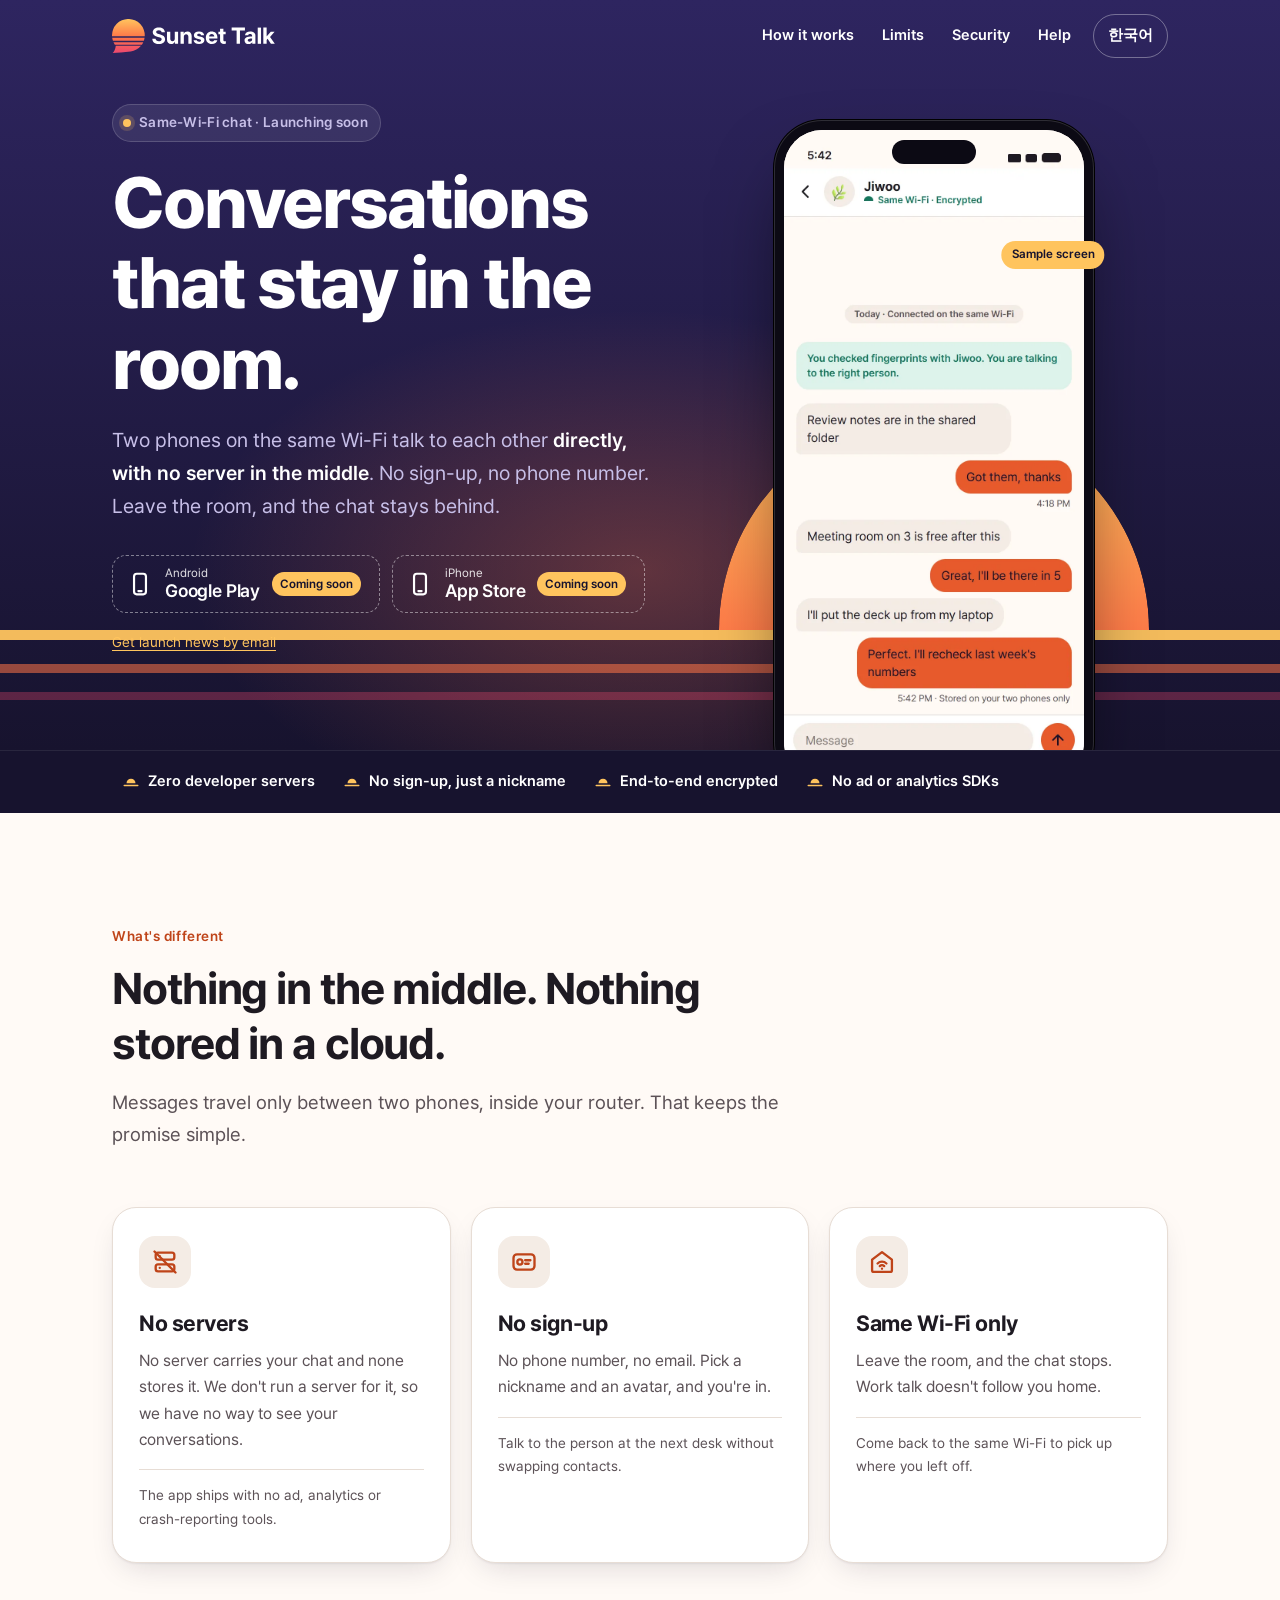
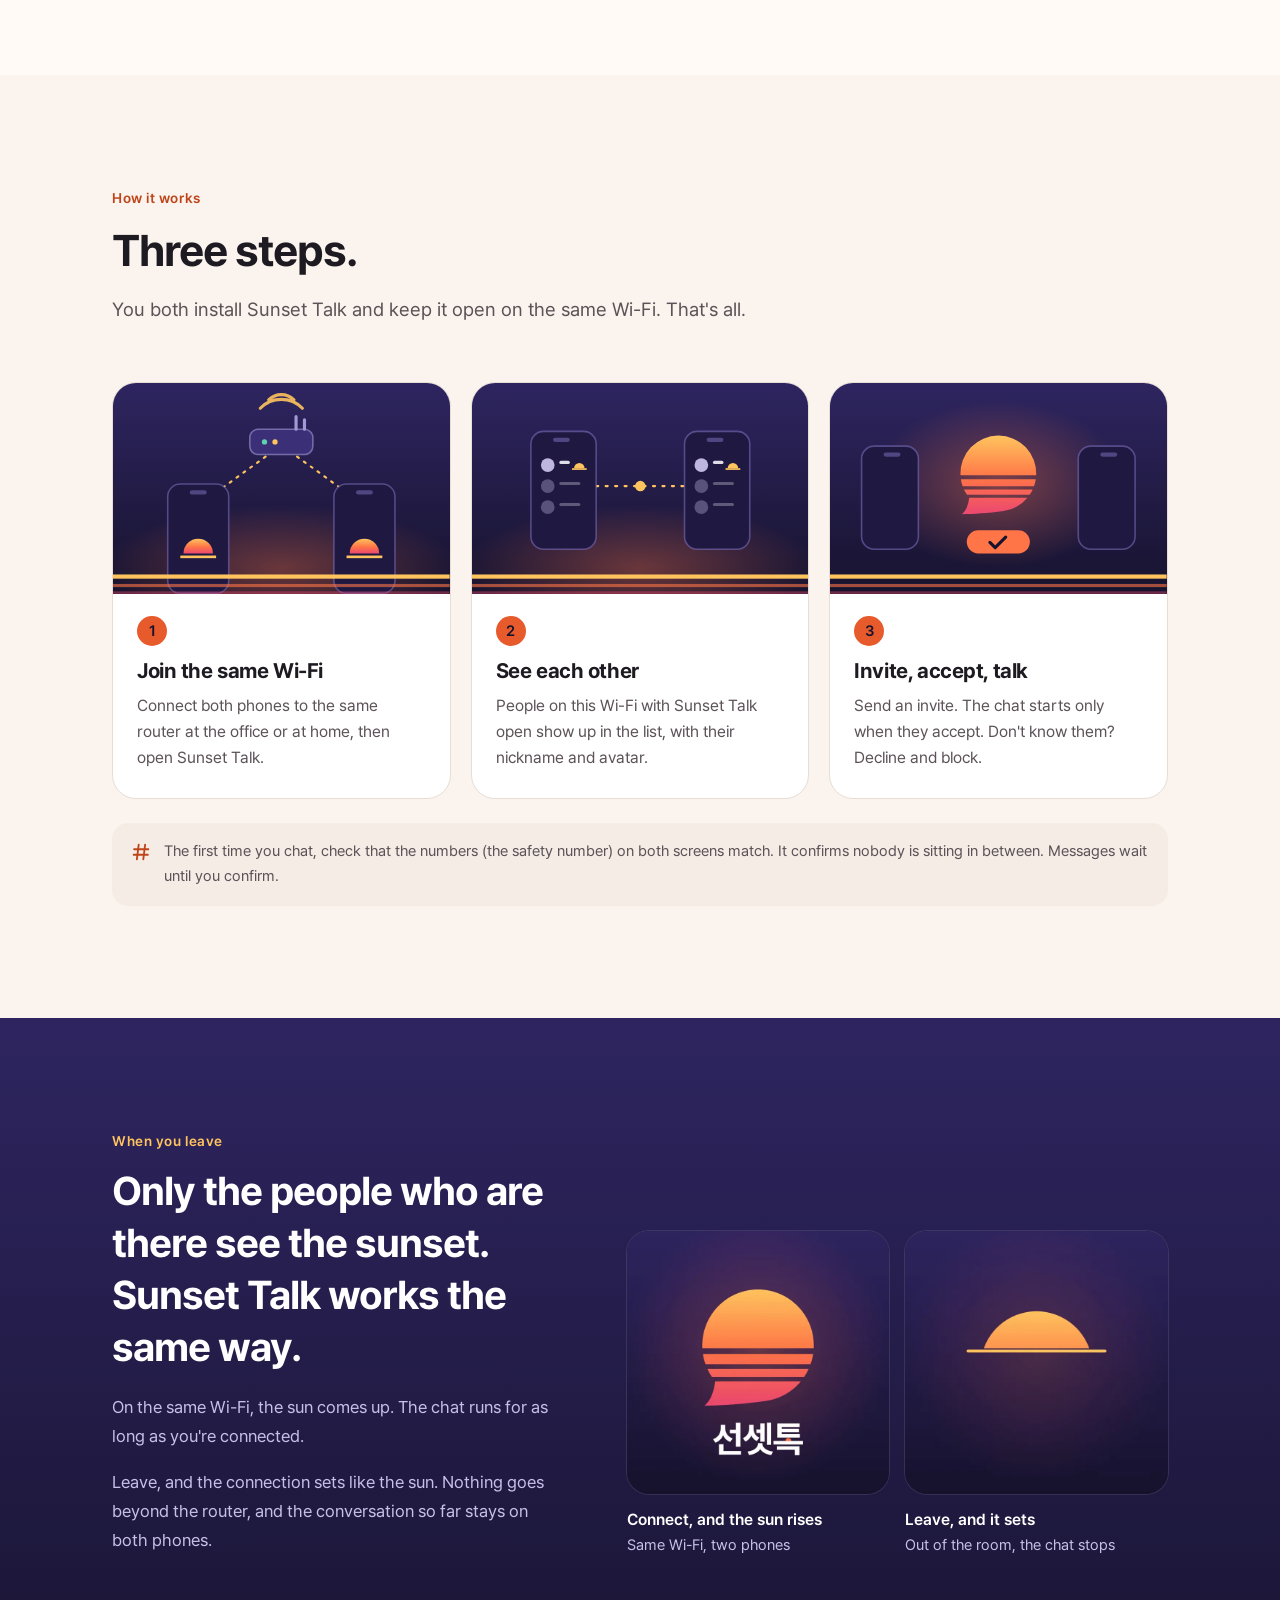
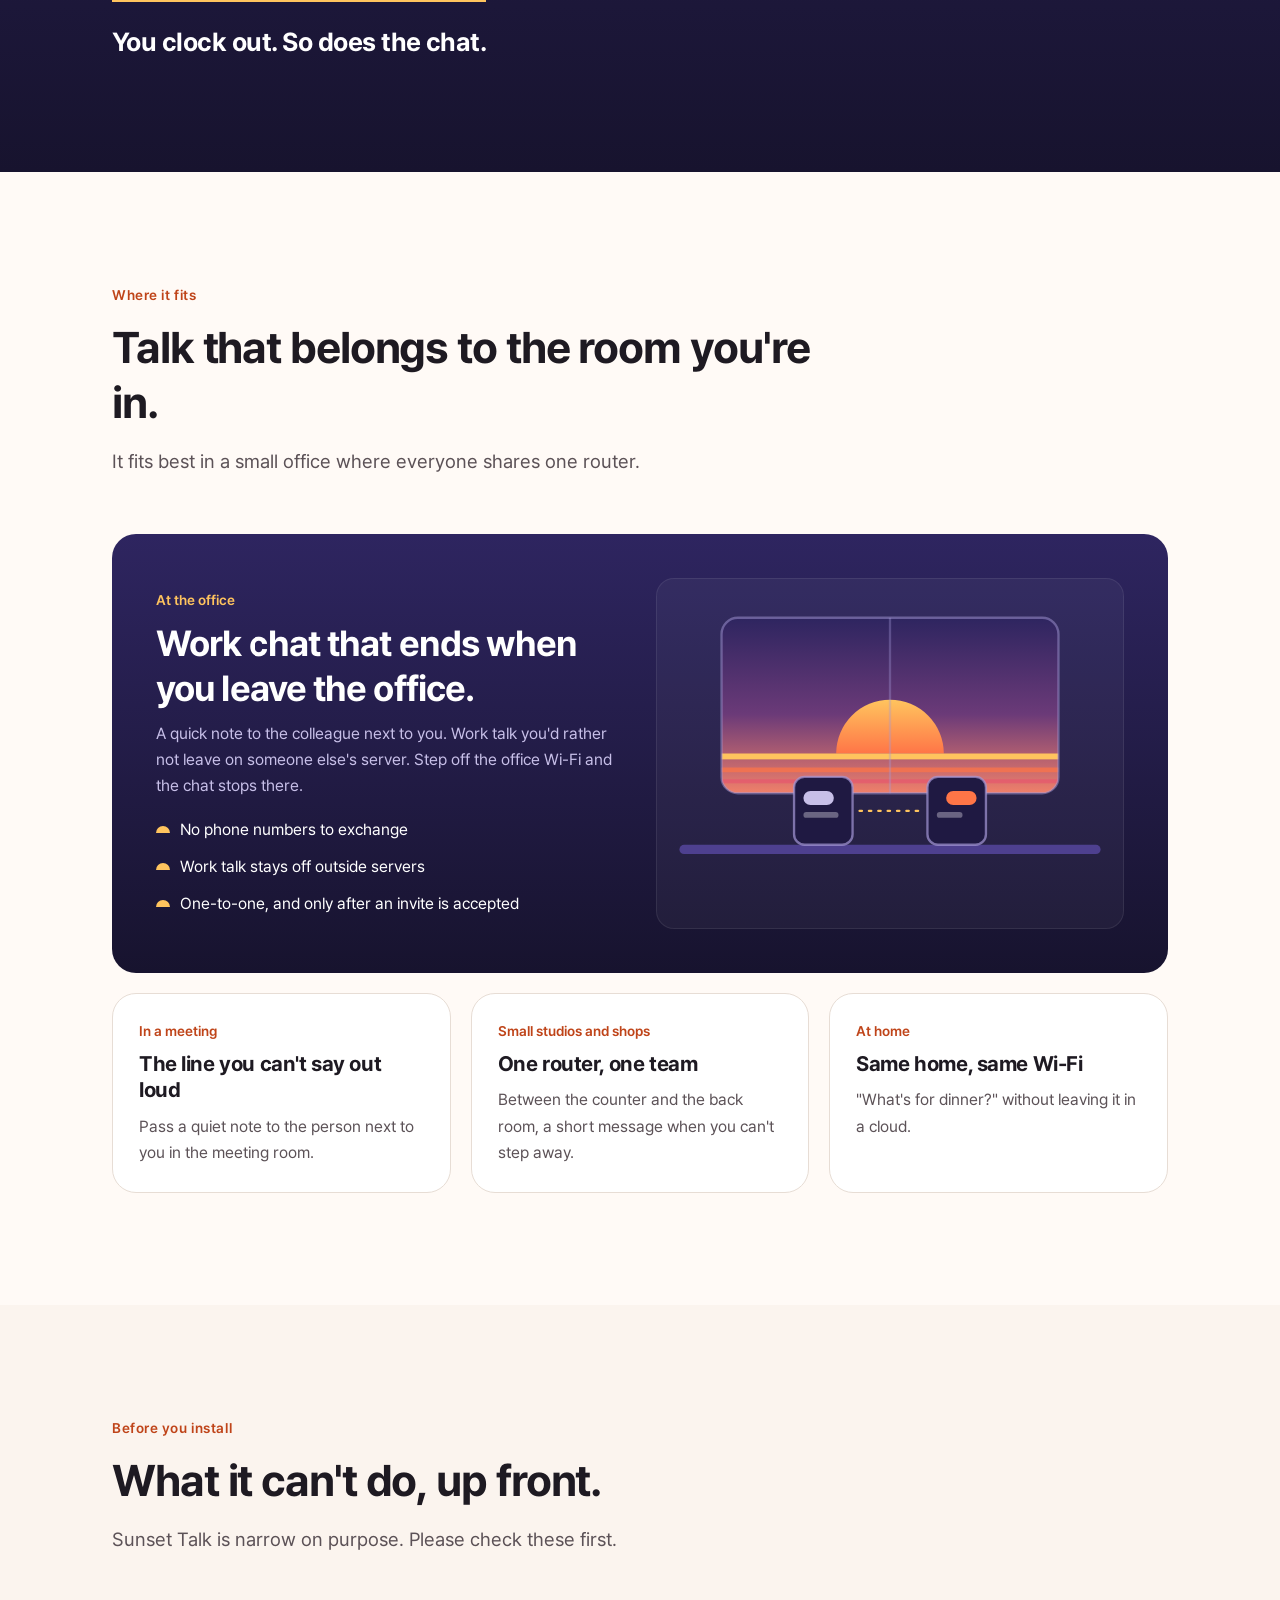
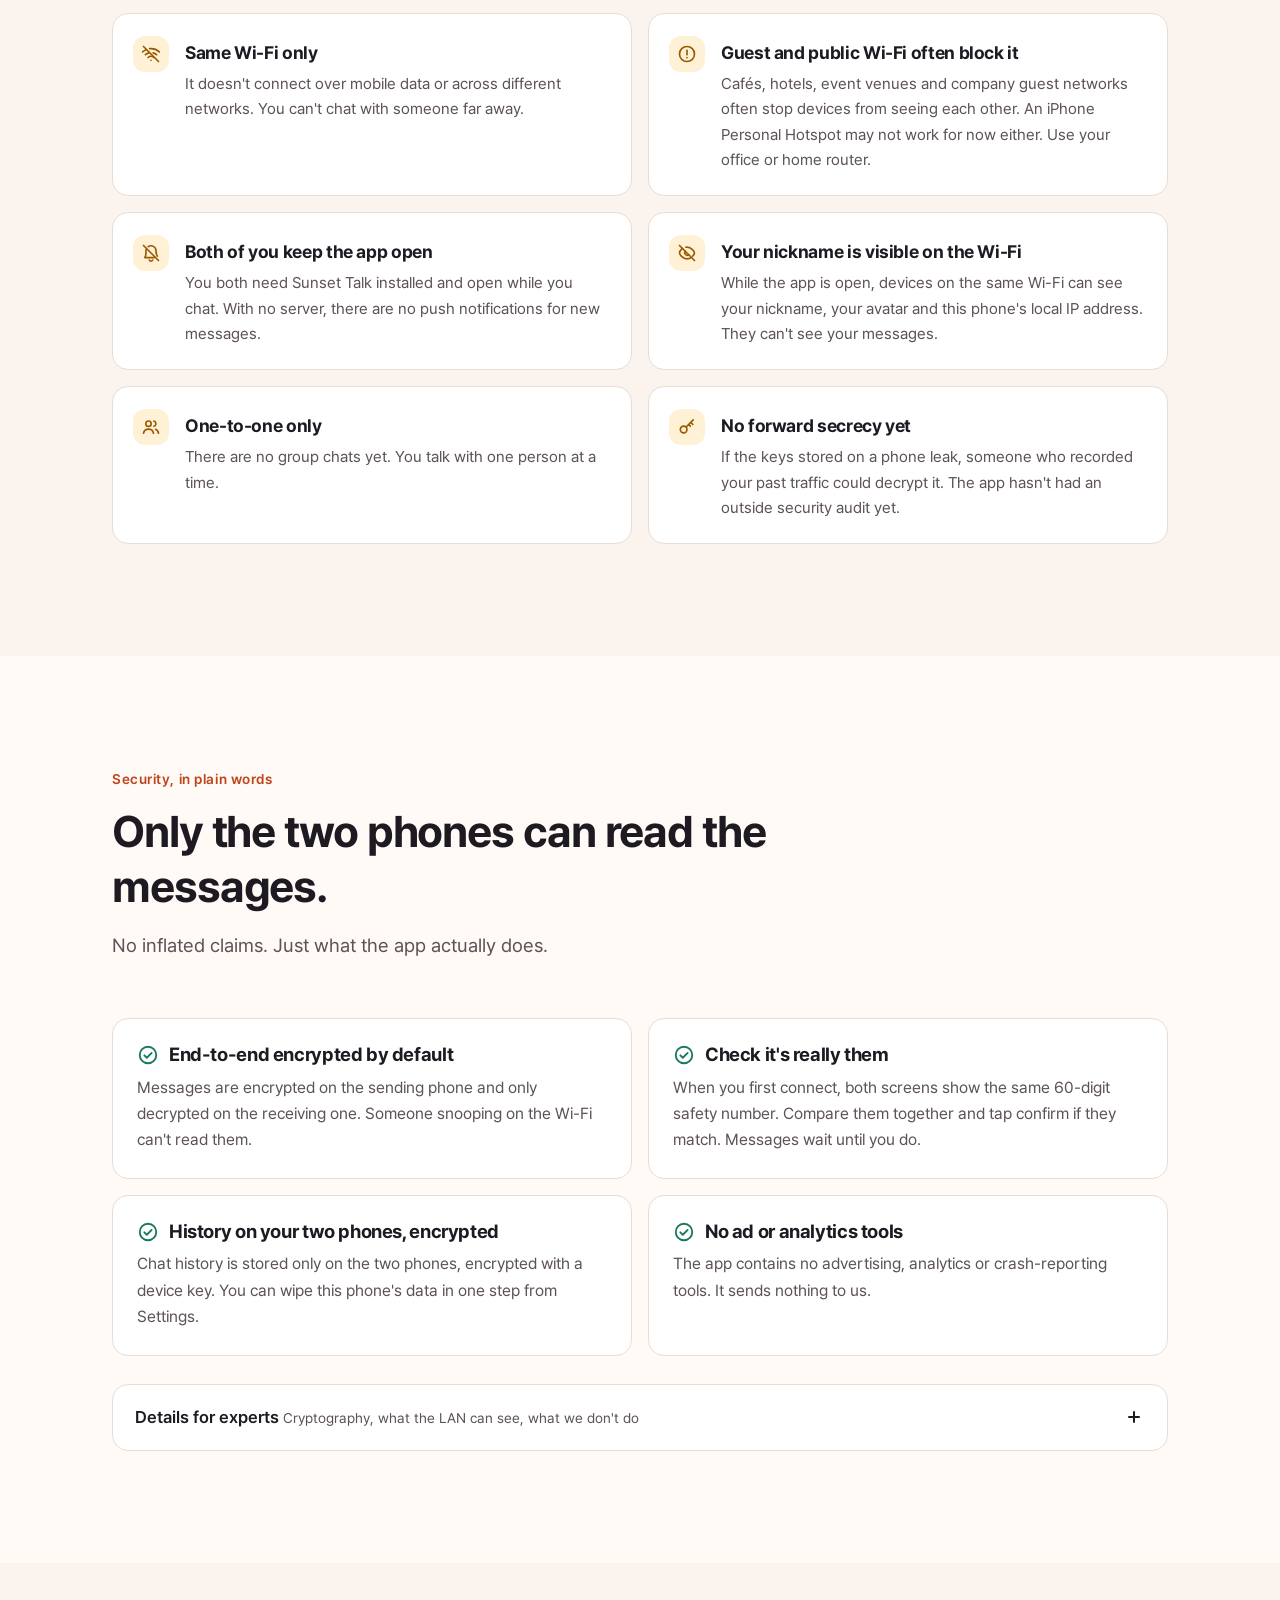
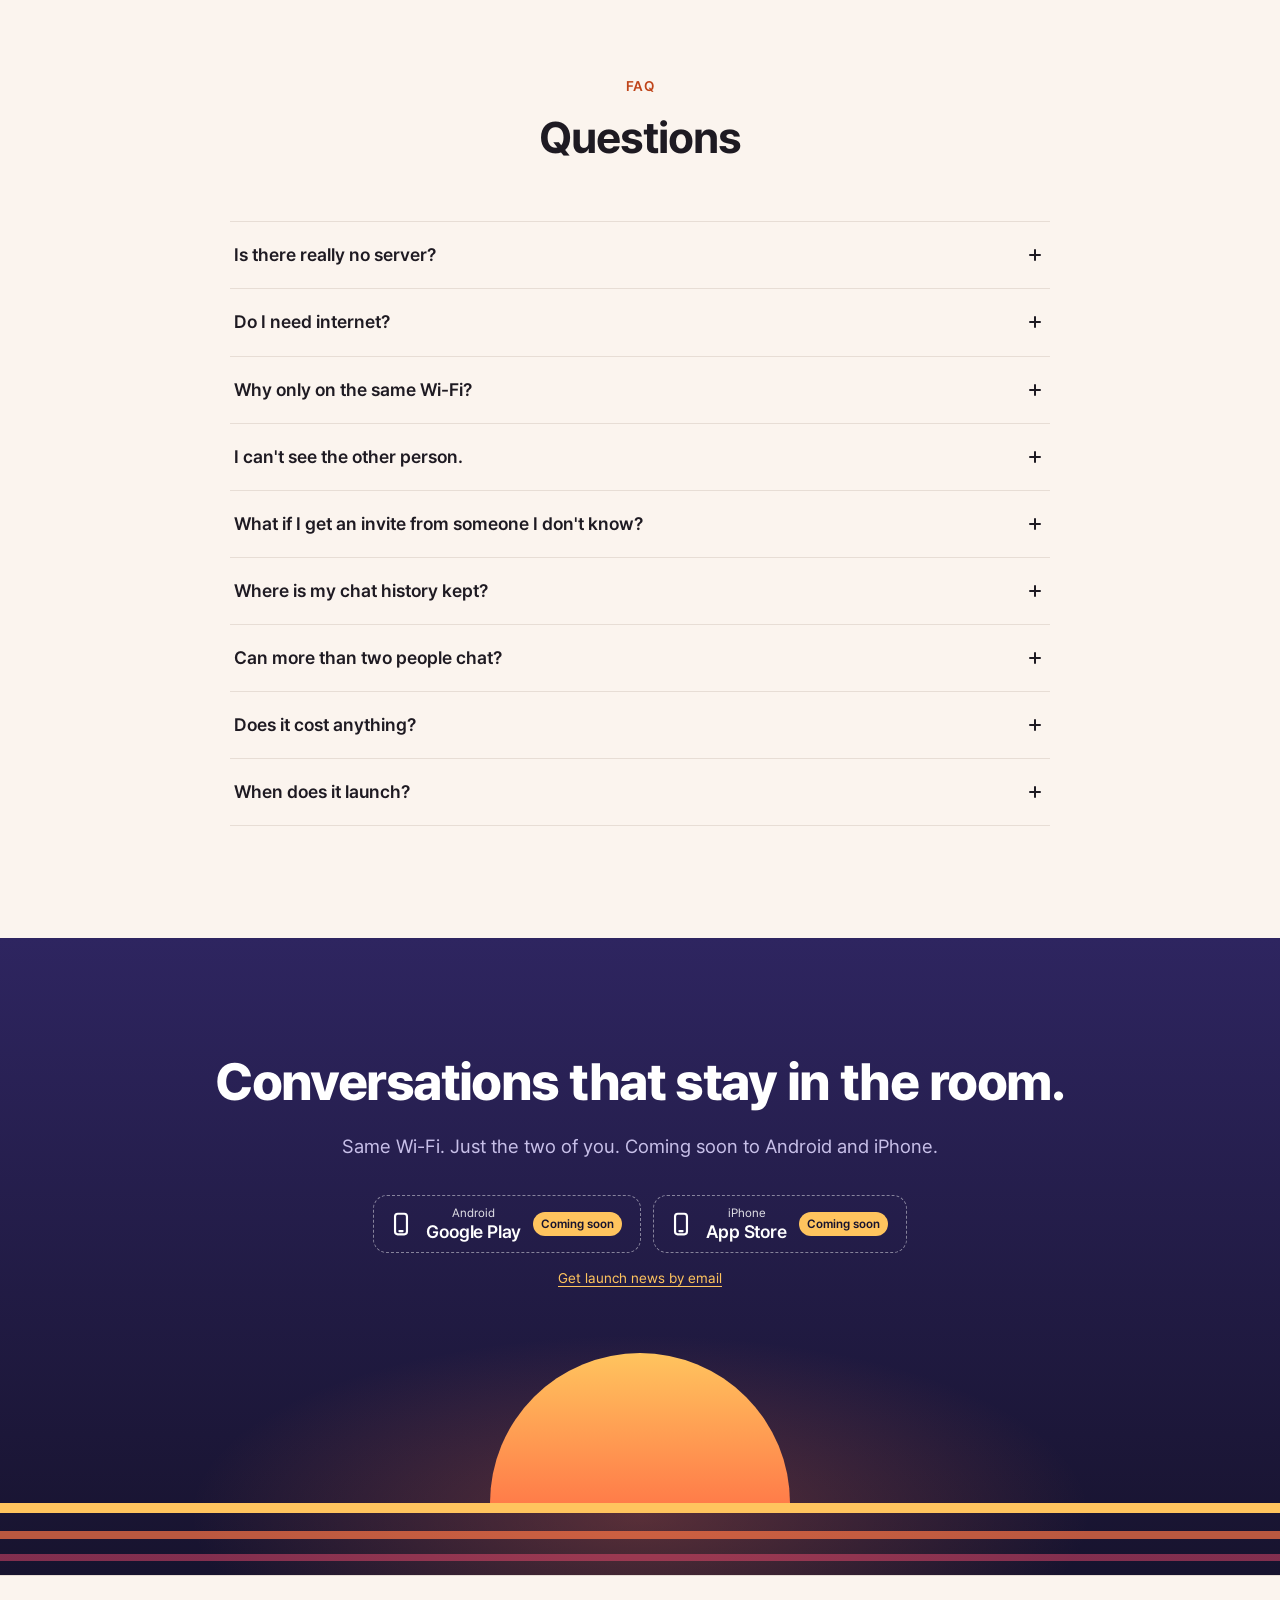
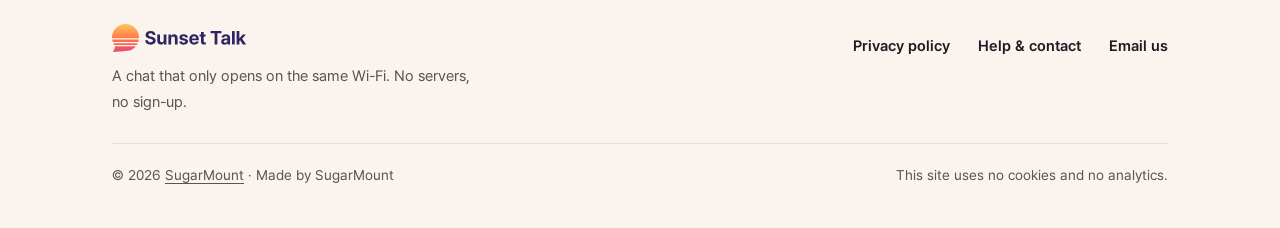
==== commit fd6f09e0: "fix: 방침·도움말·랜딩을 앱 현재 사실에 맞춤 — 안전 번호, 권한 5개, 공유 비밀 미저장 Co-Authored-By: Claude Opus 5.5 <noreply@anthr" ====
--- a/en/index.html
+++ b/en/index.html
@@ -18,7 +18,7 @@
 <link rel="apple-touch-icon" href="/assets/icons/apple-touch-icon.png">
 <link rel="manifest" href="/site.webmanifest">
 <link rel="preload" href="/assets/fonts/st-800-latin.f39a5f8d.woff2" as="font" type="font/woff2" crossorigin>
-<link rel="stylesheet" href="/assets/app.css?v=ed4897b497">
+<link rel="stylesheet" href="/assets/app.css?v=a4a9000703">
 <meta property="og:type" content="website">
 <meta property="og:site_name" content="Sunset Talk">
 <meta property="og:title" content="Sunset Talk — Conversations that stay in the room">
@@ -132,7 +132,7 @@
         </div>
       </li>
     </ol>
-    <p class="steps-note rv"><svg viewBox="0 0 24 24" fill="none" stroke="currentColor" stroke-width="2" stroke-linecap="round" stroke-linejoin="round" focusable="false" aria-hidden="true"><path d="M9.5 4 7.5 20M16.5 4l-2 16M4.5 9h15.5M4 15h15.5"/></svg><span>The first time you chat, check that the numbers (fingerprints) on both screens match. It confirms nobody is sitting in between. Messages wait until you confirm.</span></p>
+    <p class="steps-note rv"><svg viewBox="0 0 24 24" fill="none" stroke="currentColor" stroke-width="2" stroke-linecap="round" stroke-linejoin="round" focusable="false" aria-hidden="true"><path d="M9.5 4 7.5 20M16.5 4l-2 16M4.5 9h15.5M4 15h15.5"/></svg><span>The first time you chat, check that the numbers (the safety number) on both screens match. It confirms nobody is sitting in between. Messages wait until you confirm.</span></p>
   </div>
 </section>
 
@@ -239,7 +239,7 @@
       <li class="sec rv"><h3><svg viewBox="0 0 24 24" fill="none" stroke="currentColor" stroke-width="2" stroke-linecap="round" stroke-linejoin="round" focusable="false" aria-hidden="true"><circle cx="12" cy="12" r="9"/><path d="M8 12.3l2.7 2.7L16 9.7"/></svg>End-to-end encrypted by default</h3>
         <p>Messages are encrypted on the sending phone and only decrypted on the receiving one. Someone snooping on the Wi-Fi can't read them.</p></li>
       <li class="sec rv"><h3><svg viewBox="0 0 24 24" fill="none" stroke="currentColor" stroke-width="2" stroke-linecap="round" stroke-linejoin="round" focusable="false" aria-hidden="true"><circle cx="12" cy="12" r="9"/><path d="M8 12.3l2.7 2.7L16 9.7"/></svg>Check it's really them</h3>
-        <p>When you first connect, both screens show a fingerprint (a set of numbers). Read them to each other and tap confirm if they match. Messages wait until you do.</p></li>
+        <p>When you first connect, both screens show the same 60-digit safety number. Compare them together and tap confirm if they match. Messages wait until you do.</p></li>
       <li class="sec rv"><h3><svg viewBox="0 0 24 24" fill="none" stroke="currentColor" stroke-width="2" stroke-linecap="round" stroke-linejoin="round" focusable="false" aria-hidden="true"><circle cx="12" cy="12" r="9"/><path d="M8 12.3l2.7 2.7L16 9.7"/></svg>History on your two phones, encrypted</h3>
         <p>Chat history is stored only on the two phones, encrypted with a device key. You can wipe this phone's data in one step from Settings.</p></li>
       <li class="sec rv"><h3><svg viewBox="0 0 24 24" fill="none" stroke="currentColor" stroke-width="2" stroke-linecap="round" stroke-linejoin="round" focusable="false" aria-hidden="true"><circle cx="12" cy="12" r="9"/><path d="M8 12.3l2.7 2.7L16 9.7"/></svg>No ad or analytics tools</h3>
@@ -253,7 +253,7 @@
             <tr><th scope="row">Key agreement</th><td>X25519 ECDH with the static identity key. Session keys come from HKDF-SHA256 bound to the full transcript of both hello messages; both sides must exchange an HMAC-SHA256 key confirmation before the connection completes, so tampering with version or capability negotiation fails there.</td></tr>
             <tr><th scope="row">Messages</th><td>AES-256-GCM with a random 12-byte nonce per message. Each message carries a SHA-256 hash chain link (prevHash), compared in constant time; the last 2,048 message IDs are remembered to drop duplicates.</td></tr>
             <tr><th scope="row">Handshake replay</th><td>16-byte nonce and a ±120 s timestamp window. Wrong-length, all-zero and low-order-point public keys are rejected.</td></tr>
-            <tr><th scope="row">Peer verification</th><td>Trust on first use, plus a manual fingerprint comparison: the first 64 bits (16 digits) of SHA-256 of the public key. A changed key asks for verification again, and sending, receiving and sync wait until it's done.</td></tr>
+            <tr><th scope="row">Peer verification</th><td>A safety number built from both public keys (SHA-512, 60 digits, about 199 bits), compared by the two people out of band. Both screens show the same value; sending, receiving and sync wait until it is confirmed, and a changed key asks for verification again. A chat only connects to the key of the person who was invited or accepted.</td></tr>
             <tr><th scope="row">Storage</th><td>Message bodies are encrypted with a device key (AES-256-GCM) in the app's SQLite database. Keys live in Android Keystore-backed encrypted storage and the iOS keychain (this device only). Android backup is off.</td></tr>
             <tr><th scope="row">Visible on the LAN in plaintext</th><td>The mDNS (DNS-SD) announcement: nickname, avatar, peer ID, ports, local IPv4 addresses and protocol version. Also each frame's type, sequence number, time and size, and keep-alive signals.</td></tr>
             <tr><th scope="row">Not done</th><td>Forward secrecy, key rotation, message signatures (non-repudiation), screenshot blocking. No outside security audit yet. Rooted or jailbroken devices and malware on the device are out of scope.</td></tr>
--- a/assets/app.css
+++ b/assets/app.css
@@ -1,12 +1,12 @@
 @font-face{font-family:"Sunset Sans";font-style:normal;font-weight:400;font-display:swap;src:url(/assets/fonts/st-400-latin.d4a79d4a.woff2) format("woff2");unicode-range:U+20-7E,U+A9,U+AE,U+B0-B1,U+B7,U+D7,U+E9,U+2013-2014,U+2018-2019,U+201C-201D,U+2026,U+2039-203A,U+2122,U+2190-2193}
-@font-face{font-family:"Sunset Sans";font-style:normal;font-weight:400;font-display:swap;src:url(/assets/fonts/st-400-ko-a.bd71432f.woff2) format("woff2");unicode-range:U+1100-11FF,U+3000-303F,U+3130-318F,U+A960-A97F,U+AC00-D7AF,U+D7B0-D7FF,U+FF00-FFEF}
-@font-face{font-family:"Sunset Sans";font-style:normal;font-weight:400;font-display:swap;src:url(/assets/fonts/st-400-ko-b.4cefe421.woff2) format("woff2");unicode-range:U+AC12,U+AC31,U+ACA9,U+ACE8,U+AD00,U+AD6D,U+AD74,U+AE00,U+AE34,U+AED0,U+AF2D,U+AF34,U+AFC0,U+B044,U+B05D,U+B0B8,U+B0C5,U+B144,U+B274,U+B290,U+B2D9,U+B2EB-B2EC,U+B2F5,U+B354,U+B420,U+B429,U+B461,U+B4E3,U+B4F1,U+B514,U+B5A4,U+B610,U+B7F0,U+B7FC,U+B825,U+B840,U+B8B0,U+B974,U+B9B4,U+B9BD,U+B9E1,U+BA3C,U+BB3C,U+BBC0,U+BC30,U+BCA0,U+BCC0,U+BCC4,U+BE60,U+BE68,U+C0B0,U+C0C9,U+C154,U+C2B5,U+C30D,U+C501,U+C529,U+C5B8,U+C5BC,U+C600,U+C62E,U+C6C1,U+C6D4,U+C6E0,U+C6F9,U+C7A0,U+C84C,U+C904,U+CC30,U+CC45,U+CCAD,U+CE68,U+CF13,U+D0AC,U+D0D0,U+D0DC,U+D2B9,U+D45C,U+D569,U+D56D,U+D5C8,U+D5D8,U+D604,U+D669,U+D68D,U+D76C,U+D790}
-@font-face{font-family:"Sunset Sans";font-style:normal;font-weight:600;font-display:swap;src:url(/assets/fonts/st-600-latin.a6bbcabf.woff2) format("woff2");unicode-range:U+20-7E,U+A9,U+AE,U+B0-B1,U+B7,U+D7,U+2013-2014,U+2018-2019,U+201C-201D,U+2026,U+2039-203A,U+2122,U+2190-2193}
+@font-face{font-family:"Sunset Sans";font-style:normal;font-weight:400;font-display:swap;src:url(/assets/fonts/st-400-ko-a.cbebc2ee.woff2) format("woff2");unicode-range:U+1100-11FF,U+3000-303F,U+3130-318F,U+A960-A97F,U+AC00-D7AF,U+D7B0-D7FF,U+FF00-FFEF}
+@font-face{font-family:"Sunset Sans";font-style:normal;font-weight:400;font-display:swap;src:url(/assets/fonts/st-400-ko-b.6e4b27c9.woff2) format("woff2");unicode-range:U+AC31,U+ACA9,U+ACE8,U+AD00,U+AD6D,U+AD74,U+AE00,U+AE34,U+AED0,U+AF2D,U+AF34,U+AFC0,U+B044,U+B05D,U+B0B8,U+B0C5,U+B144,U+B274,U+B290,U+B2D9,U+B2EB-B2EC,U+B2F5,U+B354,U+B420,U+B429,U+B461,U+B4F1,U+B514,U+B5A4,U+B610,U+B7F0,U+B7FC,U+B825,U+B840,U+B8B0,U+B974,U+B9B4,U+B9BD,U+B9E1,U+BA3C,U+BB3C,U+BBC0,U+BC30,U+BCA0,U+BCC0,U+BCC4,U+BE60,U+BE68,U+BFD0,U+C0B0,U+C154,U+C2B5,U+C30D,U+C501,U+C529,U+C5B8,U+C5BC,U+C600,U+C62E,U+C6C1,U+C6D4,U+C6E0,U+C6F9,U+C7A0,U+C84C,U+C904,U+CC30,U+CC45,U+CCAD,U+CE68,U+CF13,U+D0AC,U+D0DC,U+D2B9,U+D45C,U+D569,U+D56D,U+D5C8,U+D5D8,U+D604,U+D669,U+D68D,U+D76C,U+D790}
+@font-face{font-family:"Sunset Sans";font-style:normal;font-weight:600;font-display:swap;src:url(/assets/fonts/st-600-latin.af861719.woff2) format("woff2");unicode-range:U+20-7E,U+A9,U+AE,U+B0-B1,U+B7,U+D7,U+2013-2014,U+2018-2019,U+201C-201D,U+2026,U+2039-203A,U+2122,U+2190-2193,U+25CB}
 @font-face{font-family:"Sunset Sans";font-style:normal;font-weight:600;font-display:swap;src:url(/assets/fonts/st-600-ko-a.0c2faecc.woff2) format("woff2");unicode-range:U+1100-11FF,U+3000-303F,U+3130-318F,U+A960-A97F,U+AC00-D7AF,U+D7B0-D7FF,U+FF00-FFEF}
-@font-face{font-family:"Sunset Sans";font-style:normal;font-weight:600;font-display:swap;src:url(/assets/fonts/st-600-ko-b.fb889836.woff2) format("woff2");unicode-range:U+ACBD,U+ACFC,U+ADF8,U+ADFC,U+B204,U+B2C8,U+B41C,U+B420,U+B4E0,U+B974,U+B9C8,U+BAA8,U+BBC0,U+BC0F,U+BC14,U+BC31,U+BC88,U+BCC0,U+BCFC,U+C0AD,U+C124,U+C18C,U+C2B5,U+C2E0,U+C571,U+C5C5,U+C5C8,U+C6CC,U+C744,U+C9C4,U+CC28,U+CE58,U+CEEC,U+CF13,U+CF5C,U+D0C0,U+D0DC,U+D1A0,U+D1B5,U+D2B8,U+D3EC,U+D504,U+D53C,U+D544,U+D648,U+D76C}
+@font-face{font-family:"Sunset Sans";font-style:normal;font-weight:600;font-display:swap;src:url(/assets/fonts/st-600-ko-b.f603cb0a.woff2) format("woff2");unicode-range:U+ACBD,U+ACFC,U+ADF8,U+B204,U+B2C8,U+B2D8,U+B41C,U+B420,U+B4E0,U+B8CC,U+B974,U+B9C8,U+BA40,U+BAA8,U+BBC0,U+BC0F,U+BC14,U+BC31,U+BC88,U+BCC0,U+BCFC,U+C0AD,U+C124,U+C18C,U+C22B,U+C2B5,U+C2E0,U+C571,U+C5C5,U+C5C8,U+C644,U+C6CC,U+C744,U+C9C4,U+CC28,U+CE58,U+CE90,U+CEEC,U+CF13,U+CF5C,U+D0C0,U+D0DC,U+D1A0,U+D1B5,U+D2B8,U+D2F0,U+D3EC,U+D504,U+D53C,U+D544,U+D648,U+D76C}
 @font-face{font-family:"Sunset Sans";font-style:normal;font-weight:700;font-display:swap;src:url(/assets/fonts/st-700-latin.da7a8f93.woff2) format("woff2");unicode-range:U+20-7E,U+A9,U+AE,U+B0-B1,U+B7,U+D7,U+2013-2014,U+2018-2019,U+201C-201D,U+2026,U+2039-203A,U+2122,U+2190-2193}
 @font-face{font-family:"Sunset Sans";font-style:normal;font-weight:700;font-display:swap;src:url(/assets/fonts/st-700-ko-a.ee1f866f.woff2) format("woff2");unicode-range:U+1100-11FF,U+3000-303F,U+3130-318F,U+A960-A97F,U+AC00-D7AF,U+D7B0-D7FF,U+FF00-FFEF}
-@font-face{font-family:"Sunset Sans";font-style:normal;font-weight:700;font-display:swap;src:url(/assets/fonts/st-700-ko-b.bd607b54.woff2) format("woff2");unicode-range:U+ACBD,U+ACFC,U+AD00,U+AD6D,U+AD8C,U+B2CC,U+B2E4,U+B370,U+B3D9,U+B77C,U+B824,U+BC1B,U+BCC0,U+C0AD,U+C2E0,U+C54C,U+C57D,U+C5C8,U+C678,U+C6B0,U+C6CC,U+C6F9,U+C7A5,U+C800,U+C815,U+C81C,U+C8FC,U+CC28,U+CE68,U+CEEC,U+CF30,U+D06C,U+D130,U+D31F,U+D56B,U+D76C}
+@font-face{font-family:"Sunset Sans";font-style:normal;font-weight:700;font-display:swap;src:url(/assets/fonts/st-700-ko-b.8ac096a3.woff2) format("woff2");unicode-range:U+ACBD,U+ACFC,U+AD00,U+AD6D,U+AD8C,U+B2CC,U+B2E4,U+B370,U+B3D9,U+B77C,U+B824,U+BC1B,U+BC88,U+BCC0,U+C0AD,U+C2E0,U+C54C,U+C57D,U+C5C8,U+C678,U+C6B0,U+C6CC,U+C6F9,U+C7A5,U+C800,U+C815,U+C81C,U+C8FC,U+CC28,U+CE68,U+CEEC,U+CF30,U+D06C,U+D130,U+D31F,U+D56B,U+D76C}
 @font-face{font-family:"Sunset Sans";font-style:normal;font-weight:800;font-display:swap;src:url(/assets/fonts/st-800-latin.f39a5f8d.woff2) format("woff2");unicode-range:U+20-7E,U+A9,U+AE,U+B0-B1,U+B7,U+D7,U+2013-2014,U+2018-2019,U+201C-201D,U+2026,U+2039-203A,U+2122,U+2190-2193}
 @font-face{font-family:"Sunset Sans";font-style:normal;font-weight:800;font-display:swap;src:url(/assets/fonts/st-800-ko-a.917cc20a.woff2) format("woff2");unicode-range:U+1100-11FF,U+3000-303F,U+3130-318F,U+A960-A97F,U+AC00-D7AF,U+D7B0-D7FF,U+FF00-FFEF}
 @font-face{font-family:"Sunset Sans";font-style:normal;font-weight:800;font-display:swap;src:url(/assets/fonts/st-800-ko-b.805d9659.woff2) format("woff2");unicode-range:U+AC1C,U+AC83,U+AE30,U+B3C4,U+B9AC,U+B9D0,U+BB34,U+BC29,U+BCF4,U+C120,U+C14B,U+C544,U+C5B4,U+C5C6,U+C5EC,U+C6C0,U+C778,U+C815,U+CC98,U+CE68,U+D1A1}
